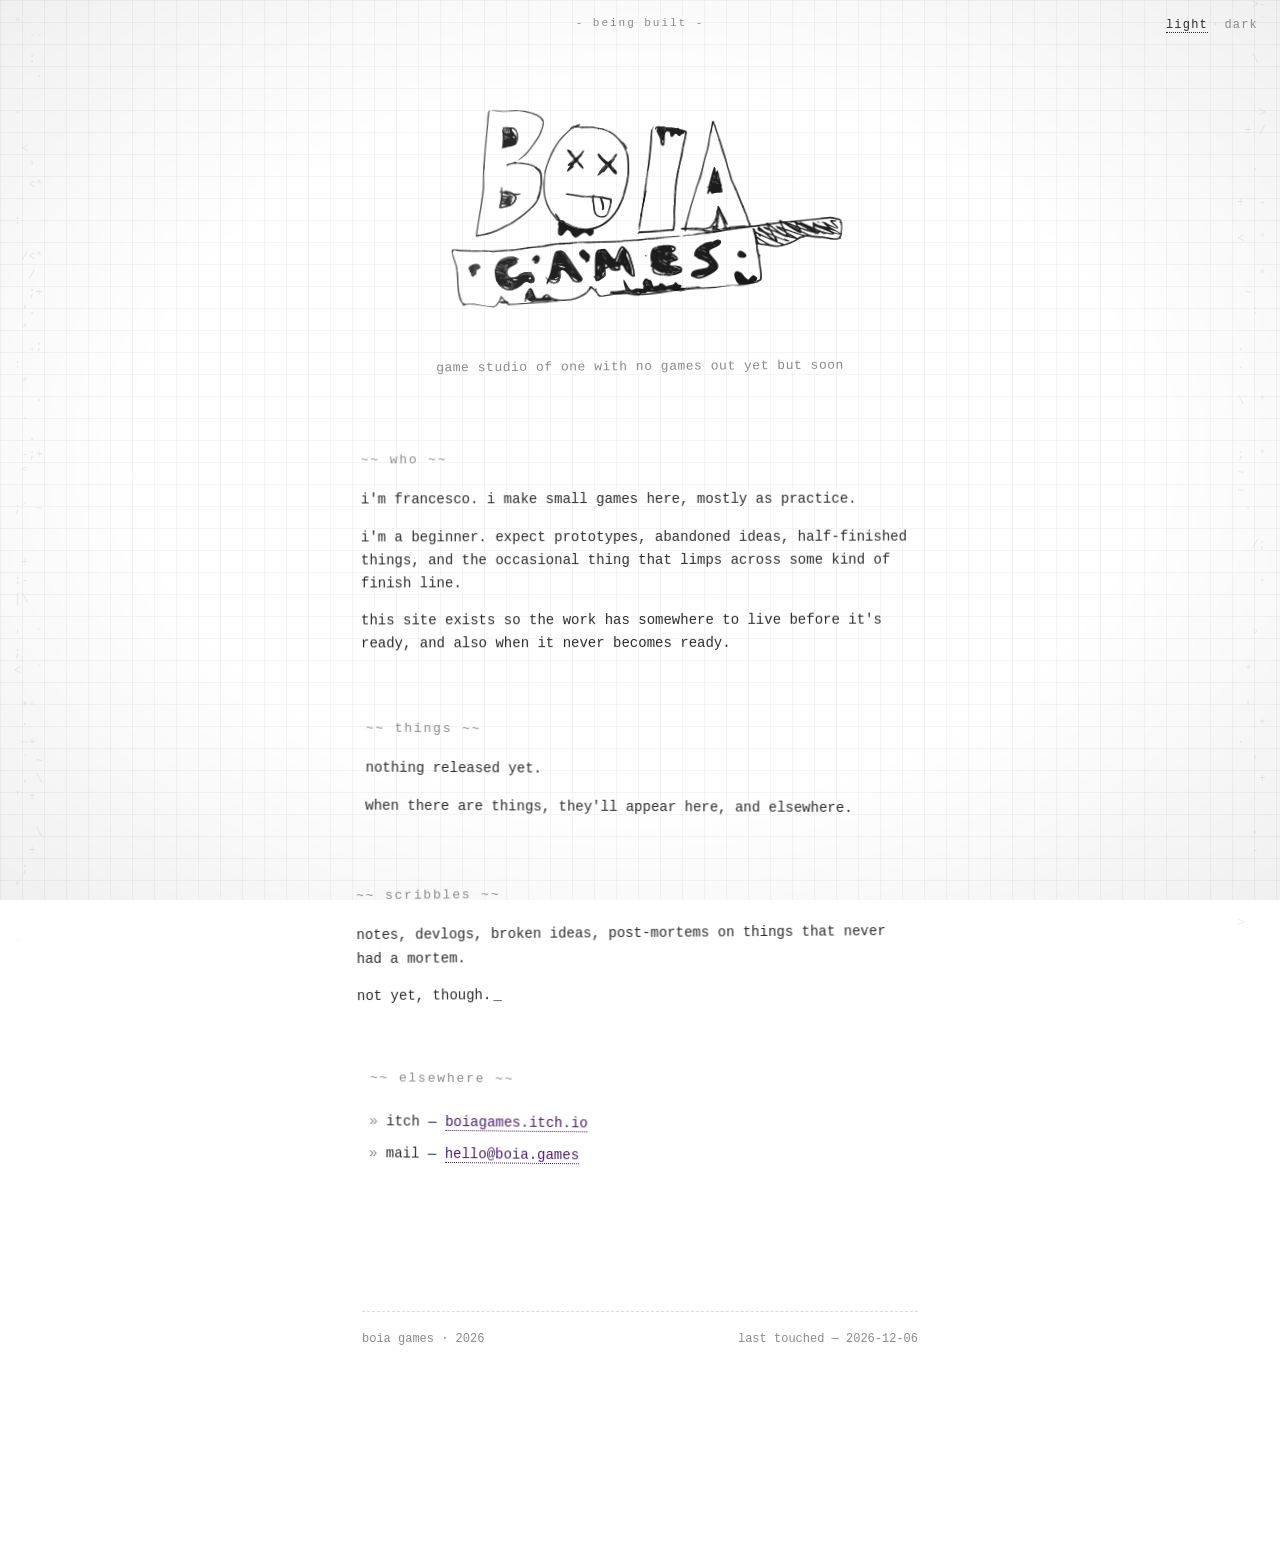
==== index.html @ c9762b1b "v1.0 first draft" ====
<!DOCTYPE html>
<html lang="en">

<head>
  <meta charset="utf-8">
  <meta name="viewport" content="width=device-width, initial-scale=1.0">
  <title>boia games</title>
  <meta name="description" content="boia games — francesco's small games, prototypes, half-things.">
  <link rel="icon" href="assets/favicon.svg" type="image/svg+xml">

  <style>
    :root {
      --bg: #ffffff;
      --ink: #2a2a2a;
      --faint: #8a8a8a;
      --rule: #dcdcdc;
      --accent: #4a1f6b;
      --grid: rgba(0, 0, 0, 0.04);
      --vignette: rgba(0, 0, 0, 0.06);
      --cursor-default: url("data:image/svg+xml;utf8,<svg xmlns='http://www.w3.org/2000/svg' width='18' height='18' viewBox='0 0 18 18'><text x='1' y='14' font-family='monospace' font-size='16' fill='%232a2a2a'>+</text></svg>") 9 9, default;
      --cursor-link: url("data:image/svg+xml;utf8,<svg xmlns='http://www.w3.org/2000/svg' width='18' height='18' viewBox='0 0 18 18'><path d='M3 3 L14 9 L3 15 Z' fill='%234a1f6b'/></svg>") 4 4, pointer;
    }

    :root[data-theme="dark"] {
      --bg: #0a0a0a;
      --ink: #cfcfcf;
      --faint: #6a6a6a;
      --rule: #2a2a2a;
      --accent: #c8a8e8;
      --grid: rgba(255, 255, 255, 0.035);
      --vignette: rgba(0, 0, 0, 0.55);
      --cursor-default: url("data:image/svg+xml;utf8,<svg xmlns='http://www.w3.org/2000/svg' width='18' height='18' viewBox='0 0 18 18'><text x='1' y='14' font-family='monospace' font-size='16' fill='%23cfcfcf'>+</text></svg>") 9 9, default;
      --cursor-link: url("data:image/svg+xml;utf8,<svg xmlns='http://www.w3.org/2000/svg' width='18' height='18' viewBox='0 0 18 18'><path d='M3 3 L14 9 L3 15 Z' fill='%23c8a8e8'/></svg>") 4 4, pointer;
    }

    * {
      box-sizing: border-box;
    }

    html,
    body {
      margin: 0;
      padding: 0;
      background: var(--bg);
      color: var(--ink);
      font-family: "IBM Plex Mono", "JetBrains Mono", "Menlo", "Courier New", monospace;
      font-size: 14px;
      line-height: 1.65;
      text-transform: lowercase;
      cursor: var(--cursor-default);
      transition: background-color 0.25s ease, color 0.25s ease;
    }

    /* faint grid */
    body::before {
      content: "";
      position: fixed;
      inset: 0;
      background-image:
        linear-gradient(to right, var(--grid) 1px, transparent 1px),
        linear-gradient(to bottom, var(--grid) 1px, transparent 1px);
      background-size: 22px 22px;
      pointer-events: none;
      z-index: 0;
    }

    /* subtle vignette */
    body::after {
      content: "";
      position: fixed;
      inset: 0;
      background: radial-gradient(ellipse at center, transparent 55%, var(--vignette) 100%);
      pointer-events: none;
      z-index: 0;
    }

    .wrap {
      max-width: 620px;
      margin: 0 auto;
      padding: 80px 32px 200px;
      position: relative;
      z-index: 1;
    }

    /* logo */
    header {
      text-align: center;
      margin-bottom: 72px;
    }

    header .logo-box {
      display: inline-block;
      will-change: transform;
    }

    header img {
      max-width: 420px;
      width: 100%;
      height: auto;
      display: block;
      user-select: none;
      transition: filter 0.25s ease;
    }

    /* in dark mode, the dark-inked logo would disappear on black —
     crush to black then partially invert to a soft light gray (~#d1d1d1) */
    :root[data-theme="dark"] header img {
      filter: brightness(0) invert(0.82);
    }

    header .tag {
      margin-top: 18px;
      font-size: 13px;
      color: var(--faint);
      letter-spacing: 0.04em;
      transform: rotate(-0.4deg);
    }

    /* sections — js applies a sway transform per scroll position */
    section {
      margin: 64px 0;
      will-change: transform;
    }

    section h2 {
      font-size: 13px;
      font-weight: normal;
      color: var(--faint);
      margin: 0 0 18px 0;
      letter-spacing: 0.14em;
    }

    section h2::before {
      content: "~~ ";
    }

    section h2::after {
      content: " ~~";
    }

    section p {
      margin: 0 0 14px 0;
    }

    /* links */
    a {
      color: var(--accent);
      text-decoration: none;
      border-bottom: 1px dotted var(--accent);
      cursor: var(--cursor-link);
    }

    a:hover {
      background: var(--ink);
      color: var(--bg);
      border-bottom-color: var(--ink);
    }

    /* lists */
    ul.bare {
      list-style: none;
      padding: 0;
      margin: 0;
    }

    ul.bare li {
      padding: 4px 0;
    }

    ul.bare li::before {
      content: "» ";
      color: var(--faint);
    }

    /* blinking caret */
    .blink::after {
      content: "_";
      animation: blink 1.1s steps(1) infinite;
      margin-left: 2px;
    }

    @keyframes blink {
      50% {
        opacity: 0;
      }
    }

    /* footer */
    footer {
      margin-top: 140px;
      padding-top: 18px;
      border-top: 1px dashed var(--rule);
      color: var(--faint);
      font-size: 12px;
      display: flex;
      justify-content: space-between;
      flex-wrap: wrap;
      gap: 12px;
    }

    /* margin rain */
    .rain {
      position: fixed;
      top: -40px;
      bottom: -40px;
      width: 56px;
      color: var(--rule);
      font-size: 12px;
      line-height: 1.5;
      pointer-events: none;
      z-index: 0;
      opacity: 0.55;
      overflow: hidden;
      white-space: pre;
      user-select: none;
      will-change: transform;
    }

    .rain.left {
      left: 0;
      padding-left: 14px;
    }

    .rain.right {
      right: 0;
      padding-right: 14px;
      text-align: right;
    }

    /* cursor trail */
    .trail {
      position: fixed;
      pointer-events: none;
      color: var(--ink);
      font-size: 13px;
      z-index: 9999;
      opacity: 0.55;
      transition: opacity 0.7s ease, transform 0.7s ease;
      user-select: none;
    }

    /* skewed marquee-ish status strip near top, very subtle */
    .strip {
      position: fixed;
      top: 14px;
      left: 0;
      right: 0;
      text-align: center;
      color: var(--faint);
      font-size: 11px;
      letter-spacing: 0.18em;
      z-index: 2;
      pointer-events: none;
    }

    /* theme toggle, top right */
    .theme-toggle {
      position: fixed;
      top: 12px;
      right: 14px;
      z-index: 5;
      font-family: inherit;
      font-size: 12px;
      color: var(--faint);
      background: transparent;
      border: none;
      padding: 6px 8px;
      text-transform: lowercase;
      letter-spacing: 0.1em;
      cursor: var(--cursor-link);
      user-select: none;
    }

    .theme-toggle b {
      color: var(--ink);
      font-weight: normal;
      border-bottom: 1px dotted var(--ink);
    }

    .theme-toggle .sep {
      color: var(--rule);
      margin: 0 4px;
    }

    @media (max-width: 720px) {

      .rain,
      .strip {
        display: none;
      }

      .wrap {
        padding: 36px 20px 100px;
      }

      header img {
        max-width: 300px;
      }
    }
  </style>
</head>

<body>

  <div class="strip">- being built -</div>

  <button class="theme-toggle" id="themeToggle" aria-label="toggle light or dark mode">
    <span data-theme-label="light">light</span><span class="sep">·</span><span data-theme-label="dark">dark</span>
  </button>

  <div class="rain left" id="rainL" aria-hidden="true"></div>
  <div class="rain right" id="rainR" aria-hidden="true"></div>

  <div class="wrap">

    <header>
      <div class="logo-box" id="logoBox">
        <img src="assets/boia-logo.svg" alt="boia games logo">
      </div>
      <div class="tag">game studio of one with no games out yet but soon</div>
    </header>

    <section>
      <h2>who</h2>
      <p>i'm francesco. i make small games here, mostly as practice.</p>
      <p>i'm a beginner. expect prototypes, abandoned ideas, half-finished things, and the occasional thing that limps
        across some kind of finish line.</p>
      <p>this site exists so the work has somewhere to live before it's ready, and also when it never becomes ready.</p>
    </section>

    <section>
      <h2>things</h2>
      <p>nothing released yet.</p>
      <p>when there are things, they'll appear here, and elsewhere.</p>
    </section>

    <section>
      <h2>scribbles</h2>
      <p>notes, devlogs, broken ideas, post-mortems on things that never had a mortem.</p>
      <p>not yet, though.<span class="blink"></span></p>
    </section>

    <section>
      <h2>elsewhere</h2>
      <ul class="bare">
        <li>itch — <a href="https://boiagames.itch.io/" target="_blank" rel="noopener">boiagames.itch.io</a></li>
        <li>mail — <a href="mailto:hello@boia.games">hello@boia.games</a></li>
      </ul>
    </section>

    <footer>
      <span>boia games · 2026</span>
      <span id="stamp">last touched —</span>
    </footer>

  </div>

  <script>
    // ---------- theme toggle ----------
    const root = document.documentElement;
    const toggleBtn = document.getElementById('themeToggle');
    const lightLabel = toggleBtn.querySelector('[data-theme-label="light"]');
    const darkLabel = toggleBtn.querySelector('[data-theme-label="dark"]');

    function applyTheme(theme) {
      root.setAttribute('data-theme', theme);
      if (theme === 'dark') {
        darkLabel.innerHTML = '<b>dark</b>';
        lightLabel.innerHTML = 'light';
      } else {
        lightLabel.innerHTML = '<b>light</b>';
        darkLabel.innerHTML = 'dark';
      }
    }

    // initial: saved preference, else system, else light
    let saved = null;
    try { saved = localStorage.getItem('boia-theme'); } catch (e) { }
    const prefersDark = window.matchMedia('(prefers-color-scheme: dark)').matches;
    applyTheme(saved || (prefersDark ? 'dark' : 'light'));

    toggleBtn.addEventListener('click', () => {
      const next = root.getAttribute('data-theme') === 'dark' ? 'light' : 'dark';
      applyTheme(next);
      try { localStorage.setItem('boia-theme', next); } catch (e) { }
    });

    // follow system changes only if the user hasn't picked one yet
    window.matchMedia('(prefers-color-scheme: dark)').addEventListener('change', (e) => {
      let s = null; try { s = localStorage.getItem('boia-theme'); } catch (err) { }
      if (!s) applyTheme(e.matches ? 'dark' : 'light');
    });

    // ---------- sway sections on scroll ----------
    const sections = document.querySelectorAll('section');
    const logoBox = document.getElementById('logoBox');

    function sway() {
      const vh = window.innerHeight;
      sections.forEach((s, i) => {
        const r = s.getBoundingClientRect();
        const center = r.top + r.height / 2;
        const off = (center - vh / 2) / vh; // -1..1 roughly
        const dir = (i % 2 === 0) ? -1 : 1;
        const x = dir * off * 10;
        const rot = dir * off * 0.8;
        s.style.transform = `translateX(${x.toFixed(2)}px) rotate(${rot.toFixed(3)}deg)`;
      });

      // logo gets a slow rotational wobble tied to scroll
      const sy = window.scrollY;
      if (logoBox) {
        const a = -1.5 + Math.sin(sy / 110) * 1.6;
        const tx = Math.sin(sy / 220) * 4;
        logoBox.style.transform = `translateX(${tx.toFixed(2)}px) rotate(${a.toFixed(2)}deg)`;
      }
    }
    window.addEventListener('scroll', sway, { passive: true });
    window.addEventListener('resize', sway);
    sway();

    // ---------- ascii rain in margins ----------
    const chars = "+.*-~`'°·:;|/\\><";
    function makeRain(el, density) {
      const lines = 120;
      const cols = 4;
      let out = "";
      for (let i = 0; i < lines; i++) {
        let line = "";
        for (let j = 0; j < cols; j++) {
          line += Math.random() < density
            ? chars[Math.floor(Math.random() * chars.length)]
            : " ";
        }
        out += line + "\n";
      }
      el.textContent = out;
    }
    const rainL = document.getElementById('rainL');
    const rainR = document.getElementById('rainR');
    makeRain(rainL, 0.28);
    makeRain(rainR, 0.22);

    function driftRain() {
      const sy = window.scrollY;
      rainL.style.transform = `translateY(${(-sy * 0.35).toFixed(1)}px)`;
      rainR.style.transform = `translateY(${(-sy * 0.55).toFixed(1)}px)`;
    }
    window.addEventListener('scroll', driftRain, { passive: true });

    // re-shuffle the rain occasionally so it feels alive but not noisy
    setInterval(() => {
      makeRain(rainL, 0.28);
      makeRain(rainR, 0.22);
    }, 4200);

    // ---------- cursor trail ----------
    let lastTrail = 0;
    const trailChars = ['.', '·', '+', '*', '~'];
    document.addEventListener('mousemove', (e) => {
      const now = performance.now();
      if (now - lastTrail < 55) return;
      lastTrail = now;
      const t = document.createElement('span');
      t.className = 'trail';
      t.textContent = trailChars[Math.floor(Math.random() * trailChars.length)];
      t.style.left = (e.clientX + (Math.random() * 8 - 4)) + 'px';
      t.style.top = (e.clientY + (Math.random() * 8 - 4)) + 'px';
      document.body.appendChild(t);
      requestAnimationFrame(() => {
        t.style.opacity = '0';
        t.style.transform = `translateY(${(8 + Math.random() * 10).toFixed(1)}px)`;
      });
      setTimeout(() => t.remove(), 750);
    });

    // ---------- last touched stamp ----------
    const d = new Date(document.lastModified || Date.now());
    const pad = n => String(n).padStart(2, '0');
    const stamp = `${d.getFullYear()}-${pad(d.getMonth() + 1)}-${pad(d.getDate())}`;
    const el = document.getElementById('stamp');
    if (el) el.textContent = `last touched — ${stamp}`;

    // ---------- tiny easter egg: type "boia" anywhere ----------
    let buf = "";
    document.addEventListener('keydown', (e) => {
      if (e.key.length !== 1) return;
      buf = (buf + e.key).slice(-4).toLowerCase();
      if (buf === 'boia') {
        const ghost = document.createElement('div');
        ghost.textContent = 'x_x';
        Object.assign(ghost.style, {
          position: 'fixed',
          left: '50%',
          top: '50%',
          transform: 'translate(-50%, -50%) rotate(-6deg)',
          fontSize: '120px',
          fontFamily: 'monospace',
          color: 'var(--ink)',
          zIndex: 10000,
          pointerEvents: 'none',
          opacity: '0',
          transition: 'opacity 0.3s ease'
        });
        document.body.appendChild(ghost);
        requestAnimationFrame(() => { ghost.style.opacity = '1'; });
        setTimeout(() => { ghost.style.opacity = '0'; }, 1200);
        setTimeout(() => ghost.remove(), 1700);
        buf = "";
      }
    });

    // respect reduced motion
    if (window.matchMedia('(prefers-reduced-motion: reduce)').matches) {
      window.removeEventListener('scroll', sway);
      window.removeEventListener('scroll', driftRain);
      sections.forEach(s => s.style.transform = '');
      if (logoBox) logoBox.style.transform = '';
    }
  </script>

</body>

</html>
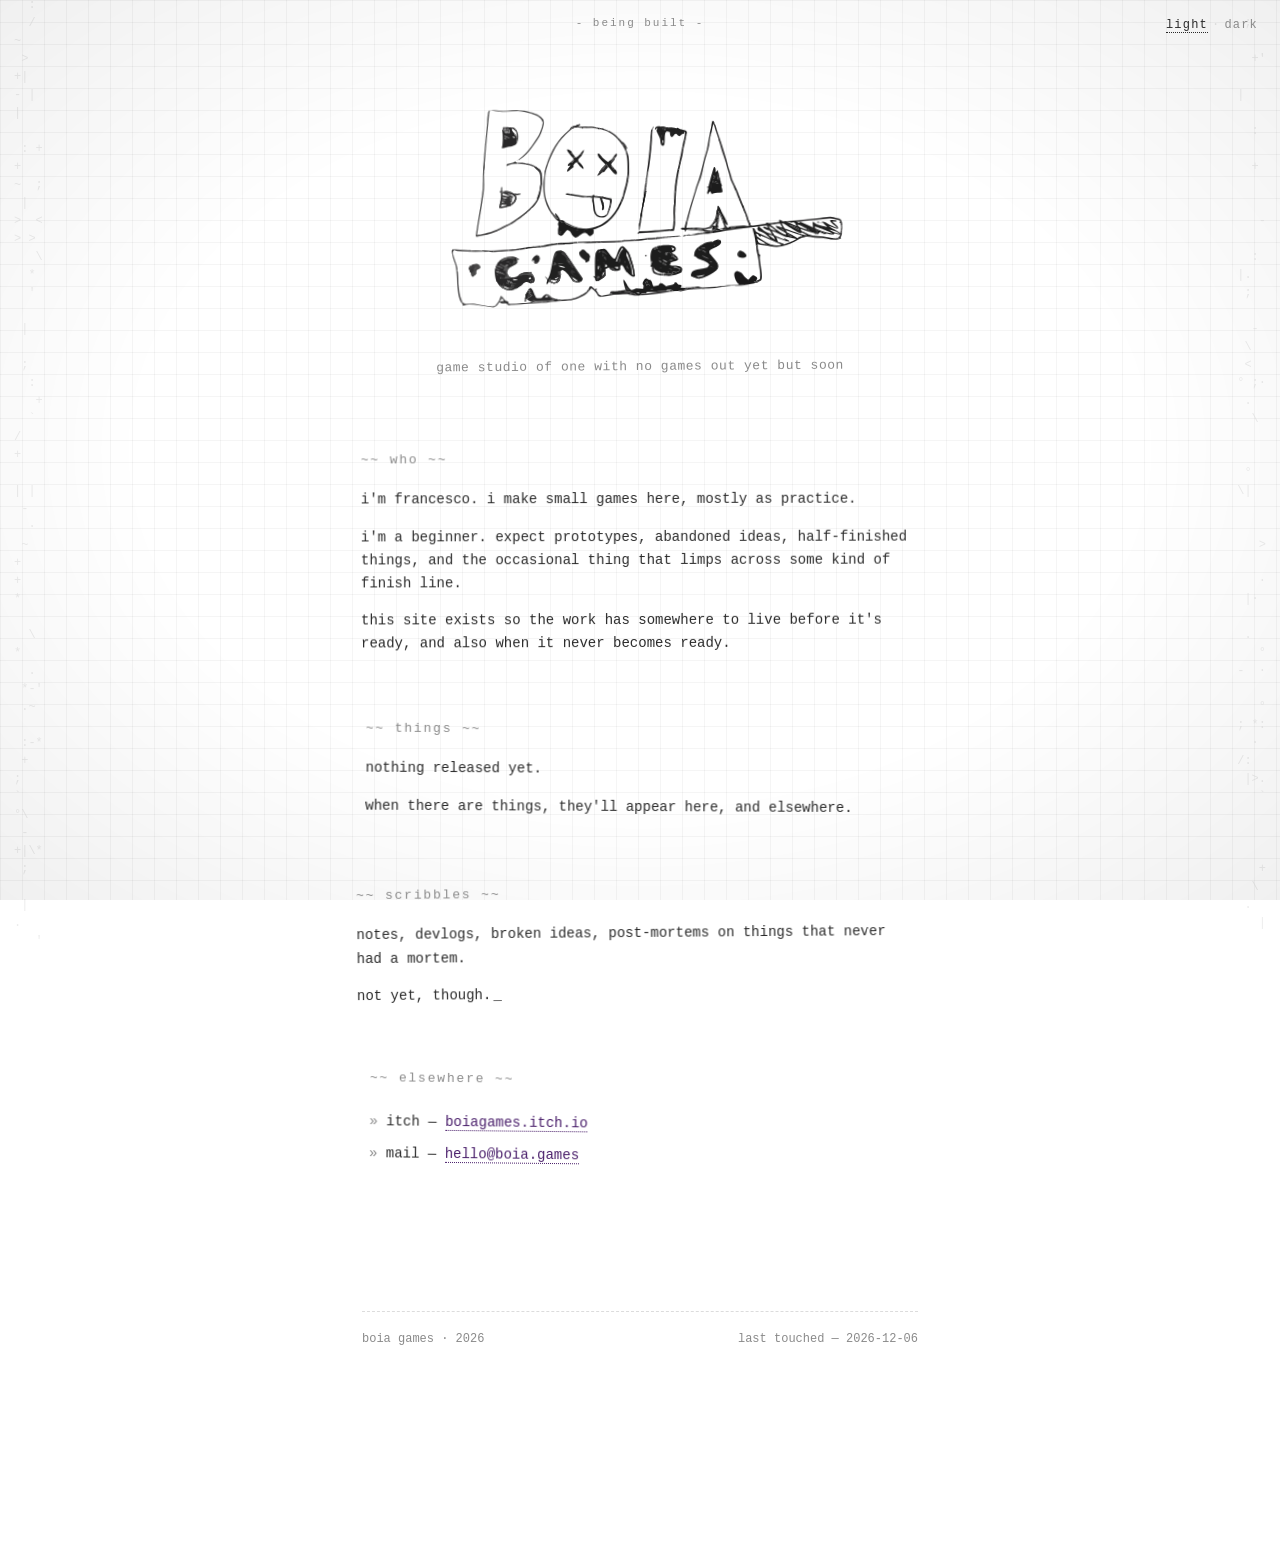
==== commit 3f4ad20b: "added styles.css and app.js" ====
--- a/index.html
+++ b/index.html
@@ -7,297 +7,7 @@
   <title>boia games</title>
   <meta name="description" content="boia games — francesco's small games, prototypes, half-things.">
   <link rel="icon" href="assets/favicon.svg" type="image/svg+xml">
-
-  <style>
-    :root {
-      --bg: #ffffff;
-      --ink: #2a2a2a;
-      --faint: #8a8a8a;
-      --rule: #dcdcdc;
-      --accent: #4a1f6b;
-      --grid: rgba(0, 0, 0, 0.04);
-      --vignette: rgba(0, 0, 0, 0.06);
-      --cursor-default: url("data:image/svg+xml;utf8,<svg xmlns='http://www.w3.org/2000/svg' width='18' height='18' viewBox='0 0 18 18'><text x='1' y='14' font-family='monospace' font-size='16' fill='%232a2a2a'>+</text></svg>") 9 9, default;
-      --cursor-link: url("data:image/svg+xml;utf8,<svg xmlns='http://www.w3.org/2000/svg' width='18' height='18' viewBox='0 0 18 18'><path d='M3 3 L14 9 L3 15 Z' fill='%234a1f6b'/></svg>") 4 4, pointer;
-    }
-
-    :root[data-theme="dark"] {
-      --bg: #0a0a0a;
-      --ink: #cfcfcf;
-      --faint: #6a6a6a;
-      --rule: #2a2a2a;
-      --accent: #c8a8e8;
-      --grid: rgba(255, 255, 255, 0.035);
-      --vignette: rgba(0, 0, 0, 0.55);
-      --cursor-default: url("data:image/svg+xml;utf8,<svg xmlns='http://www.w3.org/2000/svg' width='18' height='18' viewBox='0 0 18 18'><text x='1' y='14' font-family='monospace' font-size='16' fill='%23cfcfcf'>+</text></svg>") 9 9, default;
-      --cursor-link: url("data:image/svg+xml;utf8,<svg xmlns='http://www.w3.org/2000/svg' width='18' height='18' viewBox='0 0 18 18'><path d='M3 3 L14 9 L3 15 Z' fill='%23c8a8e8'/></svg>") 4 4, pointer;
-    }
-
-    * {
-      box-sizing: border-box;
-    }
-
-    html,
-    body {
-      margin: 0;
-      padding: 0;
-      background: var(--bg);
-      color: var(--ink);
-      font-family: "IBM Plex Mono", "JetBrains Mono", "Menlo", "Courier New", monospace;
-      font-size: 14px;
-      line-height: 1.65;
-      text-transform: lowercase;
-      cursor: var(--cursor-default);
-      transition: background-color 0.25s ease, color 0.25s ease;
-    }
-
-    /* faint grid */
-    body::before {
-      content: "";
-      position: fixed;
-      inset: 0;
-      background-image:
-        linear-gradient(to right, var(--grid) 1px, transparent 1px),
-        linear-gradient(to bottom, var(--grid) 1px, transparent 1px);
-      background-size: 22px 22px;
-      pointer-events: none;
-      z-index: 0;
-    }
-
-    /* subtle vignette */
-    body::after {
-      content: "";
-      position: fixed;
-      inset: 0;
-      background: radial-gradient(ellipse at center, transparent 55%, var(--vignette) 100%);
-      pointer-events: none;
-      z-index: 0;
-    }
-
-    .wrap {
-      max-width: 620px;
-      margin: 0 auto;
-      padding: 80px 32px 200px;
-      position: relative;
-      z-index: 1;
-    }
-
-    /* logo */
-    header {
-      text-align: center;
-      margin-bottom: 72px;
-    }
-
-    header .logo-box {
-      display: inline-block;
-      will-change: transform;
-    }
-
-    header img {
-      max-width: 420px;
-      width: 100%;
-      height: auto;
-      display: block;
-      user-select: none;
-      transition: filter 0.25s ease;
-    }
-
-    /* in dark mode, the dark-inked logo would disappear on black —
-     crush to black then partially invert to a soft light gray (~#d1d1d1) */
-    :root[data-theme="dark"] header img {
-      filter: brightness(0) invert(0.82);
-    }
-
-    header .tag {
-      margin-top: 18px;
-      font-size: 13px;
-      color: var(--faint);
-      letter-spacing: 0.04em;
-      transform: rotate(-0.4deg);
-    }
-
-    /* sections — js applies a sway transform per scroll position */
-    section {
-      margin: 64px 0;
-      will-change: transform;
-    }
-
-    section h2 {
-      font-size: 13px;
-      font-weight: normal;
-      color: var(--faint);
-      margin: 0 0 18px 0;
-      letter-spacing: 0.14em;
-    }
-
-    section h2::before {
-      content: "~~ ";
-    }
-
-    section h2::after {
-      content: " ~~";
-    }
-
-    section p {
-      margin: 0 0 14px 0;
-    }
-
-    /* links */
-    a {
-      color: var(--accent);
-      text-decoration: none;
-      border-bottom: 1px dotted var(--accent);
-      cursor: var(--cursor-link);
-    }
-
-    a:hover {
-      background: var(--ink);
-      color: var(--bg);
-      border-bottom-color: var(--ink);
-    }
-
-    /* lists */
-    ul.bare {
-      list-style: none;
-      padding: 0;
-      margin: 0;
-    }
-
-    ul.bare li {
-      padding: 4px 0;
-    }
-
-    ul.bare li::before {
-      content: "» ";
-      color: var(--faint);
-    }
-
-    /* blinking caret */
-    .blink::after {
-      content: "_";
-      animation: blink 1.1s steps(1) infinite;
-      margin-left: 2px;
-    }
-
-    @keyframes blink {
-      50% {
-        opacity: 0;
-      }
-    }
-
-    /* footer */
-    footer {
-      margin-top: 140px;
-      padding-top: 18px;
-      border-top: 1px dashed var(--rule);
-      color: var(--faint);
-      font-size: 12px;
-      display: flex;
-      justify-content: space-between;
-      flex-wrap: wrap;
-      gap: 12px;
-    }
-
-    /* margin rain */
-    .rain {
-      position: fixed;
-      top: -40px;
-      bottom: -40px;
-      width: 56px;
-      color: var(--rule);
-      font-size: 12px;
-      line-height: 1.5;
-      pointer-events: none;
-      z-index: 0;
-      opacity: 0.55;
-      overflow: hidden;
-      white-space: pre;
-      user-select: none;
-      will-change: transform;
-    }
-
-    .rain.left {
-      left: 0;
-      padding-left: 14px;
-    }
-
-    .rain.right {
-      right: 0;
-      padding-right: 14px;
-      text-align: right;
-    }
-
-    /* cursor trail */
-    .trail {
-      position: fixed;
-      pointer-events: none;
-      color: var(--ink);
-      font-size: 13px;
-      z-index: 9999;
-      opacity: 0.55;
-      transition: opacity 0.7s ease, transform 0.7s ease;
-      user-select: none;
-    }
-
-    /* skewed marquee-ish status strip near top, very subtle */
-    .strip {
-      position: fixed;
-      top: 14px;
-      left: 0;
-      right: 0;
-      text-align: center;
-      color: var(--faint);
-      font-size: 11px;
-      letter-spacing: 0.18em;
-      z-index: 2;
-      pointer-events: none;
-    }
-
-    /* theme toggle, top right */
-    .theme-toggle {
-      position: fixed;
-      top: 12px;
-      right: 14px;
-      z-index: 5;
-      font-family: inherit;
-      font-size: 12px;
-      color: var(--faint);
-      background: transparent;
-      border: none;
-      padding: 6px 8px;
-      text-transform: lowercase;
-      letter-spacing: 0.1em;
-      cursor: var(--cursor-link);
-      user-select: none;
-    }
-
-    .theme-toggle b {
-      color: var(--ink);
-      font-weight: normal;
-      border-bottom: 1px dotted var(--ink);
-    }
-
-    .theme-toggle .sep {
-      color: var(--rule);
-      margin: 0 4px;
-    }
-
-    @media (max-width: 720px) {
-
-      .rain,
-      .strip {
-        display: none;
-      }
-
-      .wrap {
-        padding: 36px 20px 100px;
-      }
-
-      header img {
-        max-width: 300px;
-      }
-    }
-  </style>
+  <link rel="stylesheet" href="assets/styles.css">
 </head>
 
 <body>
@@ -355,169 +65,7 @@
 
   </div>
 
-  <script>
-    // ---------- theme toggle ----------
-    const root = document.documentElement;
-    const toggleBtn = document.getElementById('themeToggle');
-    const lightLabel = toggleBtn.querySelector('[data-theme-label="light"]');
-    const darkLabel = toggleBtn.querySelector('[data-theme-label="dark"]');
-
-    function applyTheme(theme) {
-      root.setAttribute('data-theme', theme);
-      if (theme === 'dark') {
-        darkLabel.innerHTML = '<b>dark</b>';
-        lightLabel.innerHTML = 'light';
-      } else {
-        lightLabel.innerHTML = '<b>light</b>';
-        darkLabel.innerHTML = 'dark';
-      }
-    }
-
-    // initial: saved preference, else system, else light
-    let saved = null;
-    try { saved = localStorage.getItem('boia-theme'); } catch (e) { }
-    const prefersDark = window.matchMedia('(prefers-color-scheme: dark)').matches;
-    applyTheme(saved || (prefersDark ? 'dark' : 'light'));
-
-    toggleBtn.addEventListener('click', () => {
-      const next = root.getAttribute('data-theme') === 'dark' ? 'light' : 'dark';
-      applyTheme(next);
-      try { localStorage.setItem('boia-theme', next); } catch (e) { }
-    });
-
-    // follow system changes only if the user hasn't picked one yet
-    window.matchMedia('(prefers-color-scheme: dark)').addEventListener('change', (e) => {
-      let s = null; try { s = localStorage.getItem('boia-theme'); } catch (err) { }
-      if (!s) applyTheme(e.matches ? 'dark' : 'light');
-    });
-
-    // ---------- sway sections on scroll ----------
-    const sections = document.querySelectorAll('section');
-    const logoBox = document.getElementById('logoBox');
-
-    function sway() {
-      const vh = window.innerHeight;
-      sections.forEach((s, i) => {
-        const r = s.getBoundingClientRect();
-        const center = r.top + r.height / 2;
-        const off = (center - vh / 2) / vh; // -1..1 roughly
-        const dir = (i % 2 === 0) ? -1 : 1;
-        const x = dir * off * 10;
-        const rot = dir * off * 0.8;
-        s.style.transform = `translateX(${x.toFixed(2)}px) rotate(${rot.toFixed(3)}deg)`;
-      });
-
-      // logo gets a slow rotational wobble tied to scroll
-      const sy = window.scrollY;
-      if (logoBox) {
-        const a = -1.5 + Math.sin(sy / 110) * 1.6;
-        const tx = Math.sin(sy / 220) * 4;
-        logoBox.style.transform = `translateX(${tx.toFixed(2)}px) rotate(${a.toFixed(2)}deg)`;
-      }
-    }
-    window.addEventListener('scroll', sway, { passive: true });
-    window.addEventListener('resize', sway);
-    sway();
-
-    // ---------- ascii rain in margins ----------
-    const chars = "+.*-~`'°·:;|/\\><";
-    function makeRain(el, density) {
-      const lines = 120;
-      const cols = 4;
-      let out = "";
-      for (let i = 0; i < lines; i++) {
-        let line = "";
-        for (let j = 0; j < cols; j++) {
-          line += Math.random() < density
-            ? chars[Math.floor(Math.random() * chars.length)]
-            : " ";
-        }
-        out += line + "\n";
-      }
-      el.textContent = out;
-    }
-    const rainL = document.getElementById('rainL');
-    const rainR = document.getElementById('rainR');
-    makeRain(rainL, 0.28);
-    makeRain(rainR, 0.22);
-
-    function driftRain() {
-      const sy = window.scrollY;
-      rainL.style.transform = `translateY(${(-sy * 0.35).toFixed(1)}px)`;
-      rainR.style.transform = `translateY(${(-sy * 0.55).toFixed(1)}px)`;
-    }
-    window.addEventListener('scroll', driftRain, { passive: true });
-
-    // re-shuffle the rain occasionally so it feels alive but not noisy
-    setInterval(() => {
-      makeRain(rainL, 0.28);
-      makeRain(rainR, 0.22);
-    }, 4200);
-
-    // ---------- cursor trail ----------
-    let lastTrail = 0;
-    const trailChars = ['.', '·', '+', '*', '~'];
-    document.addEventListener('mousemove', (e) => {
-      const now = performance.now();
-      if (now - lastTrail < 55) return;
-      lastTrail = now;
-      const t = document.createElement('span');
-      t.className = 'trail';
-      t.textContent = trailChars[Math.floor(Math.random() * trailChars.length)];
-      t.style.left = (e.clientX + (Math.random() * 8 - 4)) + 'px';
-      t.style.top = (e.clientY + (Math.random() * 8 - 4)) + 'px';
-      document.body.appendChild(t);
-      requestAnimationFrame(() => {
-        t.style.opacity = '0';
-        t.style.transform = `translateY(${(8 + Math.random() * 10).toFixed(1)}px)`;
-      });
-      setTimeout(() => t.remove(), 750);
-    });
-
-    // ---------- last touched stamp ----------
-    const d = new Date(document.lastModified || Date.now());
-    const pad = n => String(n).padStart(2, '0');
-    const stamp = `${d.getFullYear()}-${pad(d.getMonth() + 1)}-${pad(d.getDate())}`;
-    const el = document.getElementById('stamp');
-    if (el) el.textContent = `last touched — ${stamp}`;
-
-    // ---------- tiny easter egg: type "boia" anywhere ----------
-    let buf = "";
-    document.addEventListener('keydown', (e) => {
-      if (e.key.length !== 1) return;
-      buf = (buf + e.key).slice(-4).toLowerCase();
-      if (buf === 'boia') {
-        const ghost = document.createElement('div');
-        ghost.textContent = 'x_x';
-        Object.assign(ghost.style, {
-          position: 'fixed',
-          left: '50%',
-          top: '50%',
-          transform: 'translate(-50%, -50%) rotate(-6deg)',
-          fontSize: '120px',
-          fontFamily: 'monospace',
-          color: 'var(--ink)',
-          zIndex: 10000,
-          pointerEvents: 'none',
-          opacity: '0',
-          transition: 'opacity 0.3s ease'
-        });
-        document.body.appendChild(ghost);
-        requestAnimationFrame(() => { ghost.style.opacity = '1'; });
-        setTimeout(() => { ghost.style.opacity = '0'; }, 1200);
-        setTimeout(() => ghost.remove(), 1700);
-        buf = "";
-      }
-    });
-
-    // respect reduced motion
-    if (window.matchMedia('(prefers-reduced-motion: reduce)').matches) {
-      window.removeEventListener('scroll', sway);
-      window.removeEventListener('scroll', driftRain);
-      sections.forEach(s => s.style.transform = '');
-      if (logoBox) logoBox.style.transform = '';
-    }
-  </script>
+  <script src="assets/app.js"></script>
 
 </body>
 
--- a/assets/styles.css
+++ b/assets/styles.css
@@ -0,0 +1,288 @@
+    :root {
+        --bg: #ffffff;
+        --ink: #2a2a2a;
+        --faint: #8a8a8a;
+        --rule: #dcdcdc;
+        --accent: #4a1f6b;
+        --grid: rgba(0, 0, 0, 0.04);
+        --vignette: rgba(0, 0, 0, 0.06);
+        --cursor-default: url("data:image/svg+xml;utf8,<svg xmlns='http://www.w3.org/2000/svg' width='18' height='18' viewBox='0 0 18 18'><text x='1' y='14' font-family='monospace' font-size='16' fill='%232a2a2a'>+</text></svg>") 9 9, default;
+        --cursor-link: url("data:image/svg+xml;utf8,<svg xmlns='http://www.w3.org/2000/svg' width='18' height='18' viewBox='0 0 18 18'><path d='M3 3 L14 9 L3 15 Z' fill='%234a1f6b'/></svg>") 4 4, pointer;
+    }
+
+    :root[data-theme="dark"] {
+        --bg: #0a0a0a;
+        --ink: #cfcfcf;
+        --faint: #6a6a6a;
+        --rule: #2a2a2a;
+        --accent: #c8a8e8;
+        --grid: rgba(255, 255, 255, 0.035);
+        --vignette: rgba(0, 0, 0, 0.55);
+        --cursor-default: url("data:image/svg+xml;utf8,<svg xmlns='http://www.w3.org/2000/svg' width='18' height='18' viewBox='0 0 18 18'><text x='1' y='14' font-family='monospace' font-size='16' fill='%23cfcfcf'>+</text></svg>") 9 9, default;
+        --cursor-link: url("data:image/svg+xml;utf8,<svg xmlns='http://www.w3.org/2000/svg' width='18' height='18' viewBox='0 0 18 18'><path d='M3 3 L14 9 L3 15 Z' fill='%23c8a8e8'/></svg>") 4 4, pointer;
+    }
+
+    * {
+        box-sizing: border-box;
+    }
+
+    html,
+    body {
+        margin: 0;
+        padding: 0;
+        background: var(--bg);
+        color: var(--ink);
+        font-family: "IBM Plex Mono", "JetBrains Mono", "Menlo", "Courier New", monospace;
+        font-size: 14px;
+        line-height: 1.65;
+        text-transform: lowercase;
+        cursor: var(--cursor-default);
+        transition: background-color 0.25s ease, color 0.25s ease;
+    }
+
+    /* faint grid */
+    body::before {
+        content: "";
+        position: fixed;
+        inset: 0;
+        background-image:
+            linear-gradient(to right, var(--grid) 1px, transparent 1px),
+            linear-gradient(to bottom, var(--grid) 1px, transparent 1px);
+        background-size: 22px 22px;
+        pointer-events: none;
+        z-index: 0;
+    }
+
+    /* subtle vignette */
+    body::after {
+        content: "";
+        position: fixed;
+        inset: 0;
+        background: radial-gradient(ellipse at center, transparent 55%, var(--vignette) 100%);
+        pointer-events: none;
+        z-index: 0;
+    }
+
+    .wrap {
+        max-width: 620px;
+        margin: 0 auto;
+        padding: 80px 32px 200px;
+        position: relative;
+        z-index: 1;
+    }
+
+    /* logo */
+    header {
+        text-align: center;
+        margin-bottom: 72px;
+    }
+
+    header .logo-box {
+        display: inline-block;
+        will-change: transform;
+    }
+
+    header img {
+        max-width: 420px;
+        width: 100%;
+        height: auto;
+        display: block;
+        user-select: none;
+        transition: filter 0.25s ease;
+    }
+
+    /* in dark mode, the dark-inked logo would disappear on black —
+     crush to black then partially invert to a soft light gray (~#d1d1d1) */
+    :root[data-theme="dark"] header img {
+        filter: brightness(0) invert(0.82);
+    }
+
+    header .tag {
+        margin-top: 18px;
+        font-size: 13px;
+        color: var(--faint);
+        letter-spacing: 0.04em;
+        transform: rotate(-0.4deg);
+    }
+
+    /* sections — js applies a sway transform per scroll position */
+    section {
+        margin: 64px 0;
+        will-change: transform;
+    }
+
+    section h2 {
+        font-size: 13px;
+        font-weight: normal;
+        color: var(--faint);
+        margin: 0 0 18px 0;
+        letter-spacing: 0.14em;
+    }
+
+    section h2::before {
+        content: "~~ ";
+    }
+
+    section h2::after {
+        content: " ~~";
+    }
+
+    section p {
+        margin: 0 0 14px 0;
+    }
+
+    /* links */
+    a {
+        color: var(--accent);
+        text-decoration: none;
+        border-bottom: 1px dotted var(--accent);
+        cursor: var(--cursor-link);
+    }
+
+    a:hover {
+        background: var(--ink);
+        color: var(--bg);
+        border-bottom-color: var(--ink);
+    }
+
+    /* lists */
+    ul.bare {
+        list-style: none;
+        padding: 0;
+        margin: 0;
+    }
+
+    ul.bare li {
+        padding: 4px 0;
+    }
+
+    ul.bare li::before {
+        content: "» ";
+        color: var(--faint);
+    }
+
+    /* blinking caret */
+    .blink::after {
+        content: "_";
+        animation: blink 1.1s steps(1) infinite;
+        margin-left: 2px;
+    }
+
+    @keyframes blink {
+        50% {
+            opacity: 0;
+        }
+    }
+
+    /* footer */
+    footer {
+        margin-top: 140px;
+        padding-top: 18px;
+        border-top: 1px dashed var(--rule);
+        color: var(--faint);
+        font-size: 12px;
+        display: flex;
+        justify-content: space-between;
+        flex-wrap: wrap;
+        gap: 12px;
+    }
+
+    /* margin rain */
+    .rain {
+        position: fixed;
+        top: -40px;
+        bottom: -40px;
+        width: 56px;
+        color: var(--rule);
+        font-size: 12px;
+        line-height: 1.5;
+        pointer-events: none;
+        z-index: 0;
+        opacity: 0.55;
+        overflow: hidden;
+        white-space: pre;
+        user-select: none;
+        will-change: transform;
+    }
+
+    .rain.left {
+        left: 0;
+        padding-left: 14px;
+    }
+
+    .rain.right {
+        right: 0;
+        padding-right: 14px;
+        text-align: right;
+    }
+
+    /* cursor trail */
+    .trail {
+        position: fixed;
+        pointer-events: none;
+        color: var(--ink);
+        font-size: 13px;
+        z-index: 9999;
+        opacity: 0.55;
+        transition: opacity 0.7s ease, transform 0.7s ease;
+        user-select: none;
+    }
+
+    /* skewed marquee-ish status strip near top, very subtle */
+    .strip {
+        position: fixed;
+        top: 14px;
+        left: 0;
+        right: 0;
+        text-align: center;
+        color: var(--faint);
+        font-size: 11px;
+        letter-spacing: 0.18em;
+        z-index: 2;
+        pointer-events: none;
+    }
+
+    /* theme toggle, top right */
+    .theme-toggle {
+        position: fixed;
+        top: 12px;
+        right: 14px;
+        z-index: 5;
+        font-family: inherit;
+        font-size: 12px;
+        color: var(--faint);
+        background: transparent;
+        border: none;
+        padding: 6px 8px;
+        text-transform: lowercase;
+        letter-spacing: 0.1em;
+        cursor: var(--cursor-link);
+        user-select: none;
+    }
+
+    .theme-toggle b {
+        color: var(--ink);
+        font-weight: normal;
+        border-bottom: 1px dotted var(--ink);
+    }
+
+    .theme-toggle .sep {
+        color: var(--rule);
+        margin: 0 4px;
+    }
+
+    @media (max-width: 720px) {
+
+        .rain,
+        .strip {
+            display: none;
+        }
+
+        .wrap {
+            padding: 36px 20px 100px;
+        }
+
+        header img {
+            max-width: 300px;
+        }
+    }
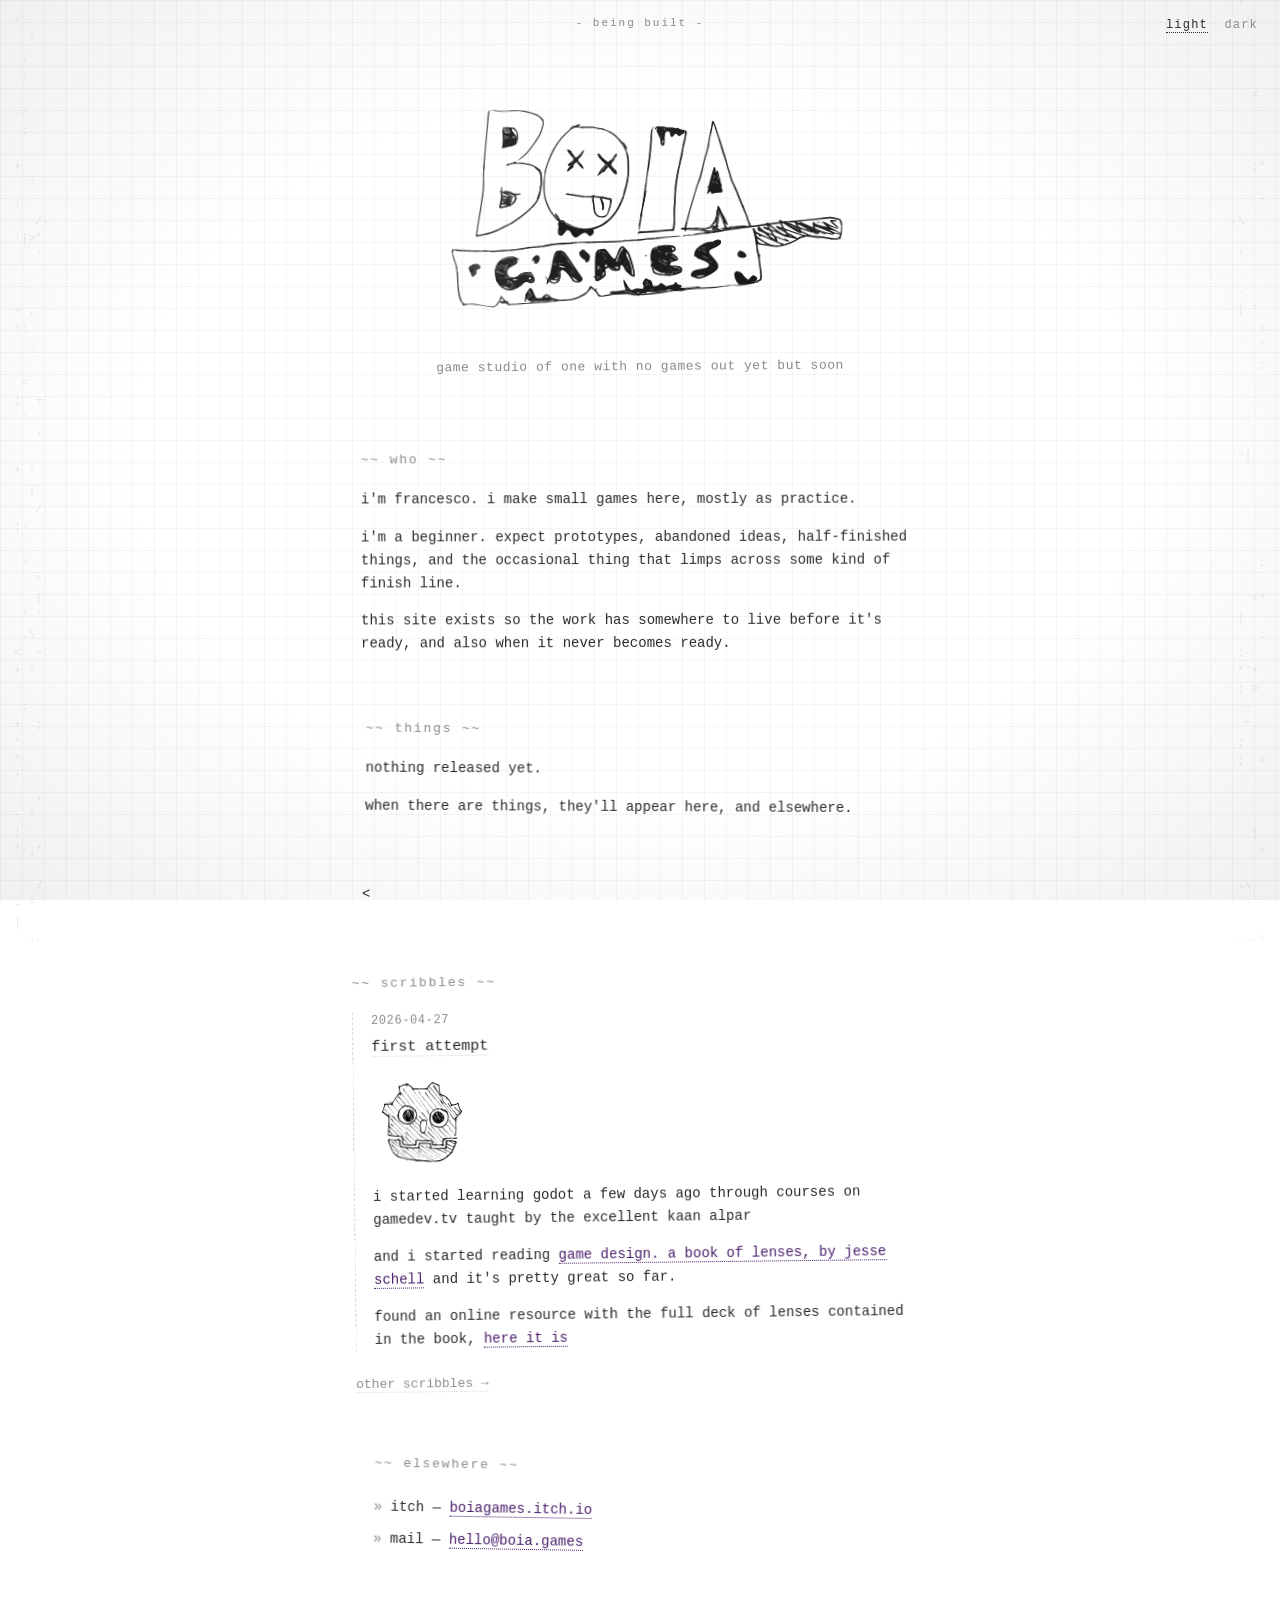
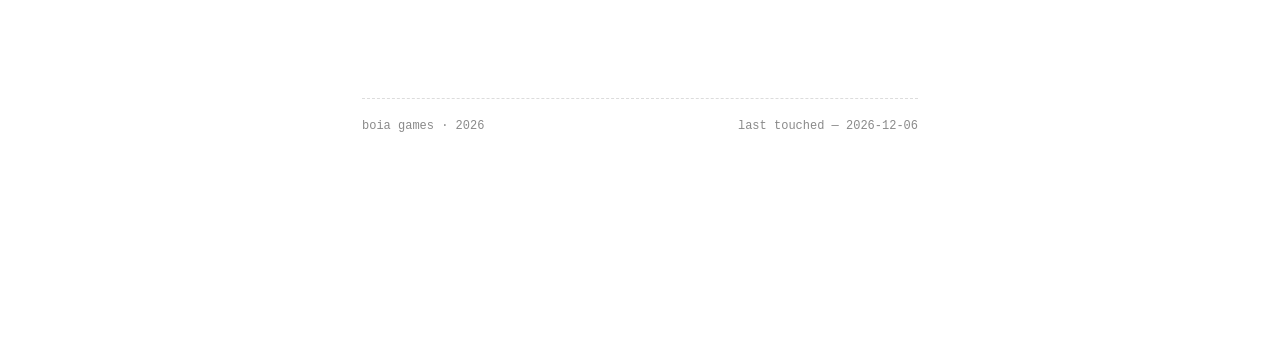
==== commit 30fdb10e: "added first post to homepage and link to scribbles page" ====
--- a/index.html
+++ b/index.html
@@ -44,10 +44,24 @@
       <p>when there are things, they'll appear here, and elsewhere.</p>
     </section>
 
-    <section>
+    <<section>
       <h2>scribbles</h2>
-      <p>notes, devlogs, broken ideas, post-mortems on things that never had a mortem.</p>
-      <p>not yet, though.<span class="blink"></span></p>
+    
+      <!--
+        latest scribble, embedded inline.
+        when you publish a new one, replace the <article> below with the new
+        post's date, title-link and body, and add a <li> in scribbles/index.html.
+      -->
+      <article class="scribble-embed">
+        <p class="scribble-date">2026-04-27</p>
+        <h3 class="scribble-title"><a href="scribbles/2026-04-27-first-post.html">first attempt</a></h3>
+        <img src="assets/godot-icon.svg" alt="hand-drawn godot icon" class="scribble-img">
+        <p>i started learning godot a few days ago through courses on gamedev.tv taught by the excellent Kaan Alpar</p>
+        <p>and i started reading <a href="https://schellgames.com/art-of-game-design" target="_blank" rel="noopener">Game Design. A book of lenses, by Jesse Schell</a> and it's pretty great so far.</p>
+        <p>found an online resource with the full deck of lenses contained in the book, <a href="https://deck.artofgamedesign.com/#/" target="_blank" rel="noopener">here it is</a></p>
+      </article>
+    
+      <p class="more-link"><a href="scribbles/">other scribbles →</a></p>
     </section>
 
     <section>
--- a/assets/styles.css
+++ b/assets/styles.css
@@ -161,6 +161,55 @@
         color: var(--faint);
     }
 
+    /* scribble embedded on the homepage */
+    .scribble-embed {
+        border-left: 1px dashed var(--rule);
+        padding-left: 18px;
+        margin: 4px 0 22px 0;
+    }
+
+    section .scribble-date {
+        font-size: 12px;
+        color: var(--faint);
+        letter-spacing: 0.05em;
+        margin: 0 0 4px 0;
+    }
+
+    .scribble-title {
+        font-size: 15px;
+        font-weight: normal;
+        margin: 0 0 14px 0;
+    }
+
+    .scribble-title a {
+        color: var(--ink);
+        border-bottom: 1px dotted var(--rule);
+    }
+
+    .scribble-title a:hover {
+        background: var(--ink);
+        color: var(--bg);
+        border-bottom-color: var(--ink);
+    }
+
+    .scribble-img {
+        display: block;
+        max-width: 96px;
+        width: 100%;
+        height: auto;
+        margin: 0 0 14px 0;
+    }
+
+    section .more-link {
+        font-size: 13px;
+        margin-top: 14px;
+    }
+
+    .more-link a {
+        color: var(--faint);
+        border-bottom-color: var(--rule);
+    }
+
     /* blinking caret */
     .blink::after {
         content: "_";
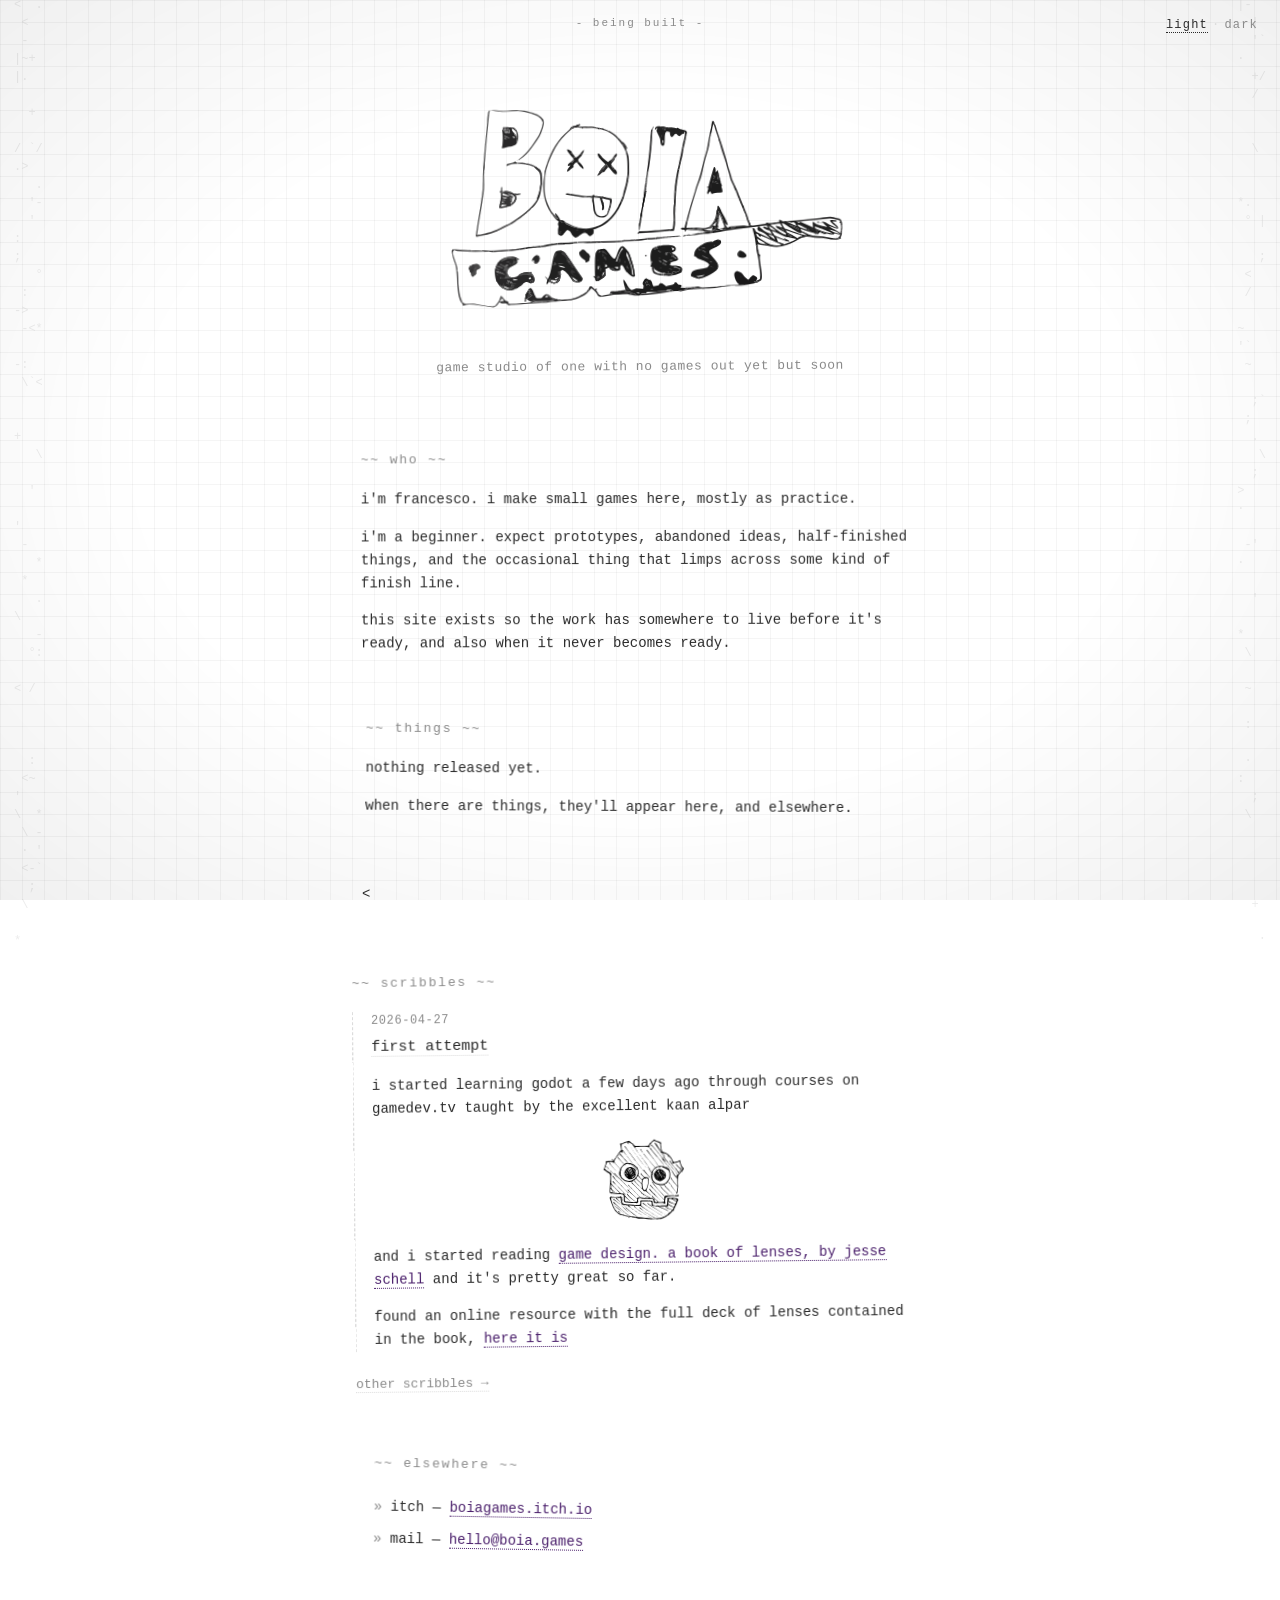
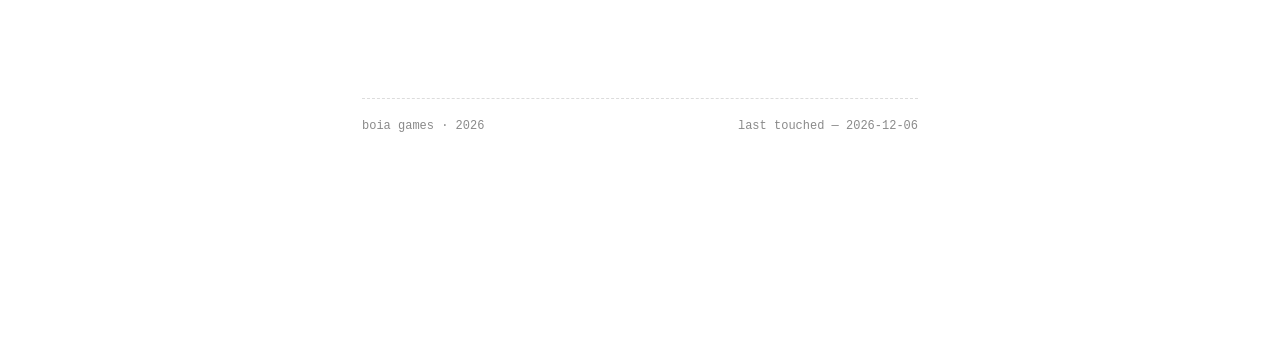
==== commit cd1c16df: "draggable scribble frames + img position + darkmode icon" ====
--- a/index.html
+++ b/index.html
@@ -55,8 +55,8 @@
       <article class="scribble-embed">
         <p class="scribble-date">2026-04-27</p>
         <h3 class="scribble-title"><a href="scribbles/2026-04-27-first-post.html">first attempt</a></h3>
+        <p>i started learning godot a few days ago through courses on gamedev.tv taught by the excellent Kaan Alpar</p>
         <img src="assets/godot-icon.svg" alt="hand-drawn godot icon" class="scribble-img">
-        <p>i started learning godot a few days ago through courses on gamedev.tv taught by the excellent Kaan Alpar</p>
         <p>and i started reading <a href="https://schellgames.com/art-of-game-design" target="_blank" rel="noopener">Game Design. A book of lenses, by Jesse Schell</a> and it's pretty great so far.</p>
         <p>found an online resource with the full deck of lenses contained in the book, <a href="https://deck.artofgamedesign.com/#/" target="_blank" rel="noopener">here it is</a></p>
       </article>
--- a/assets/styles.css
+++ b/assets/styles.css
@@ -8,6 +8,7 @@
         --vignette: rgba(0, 0, 0, 0.06);
         --cursor-default: url("data:image/svg+xml;utf8,<svg xmlns='http://www.w3.org/2000/svg' width='18' height='18' viewBox='0 0 18 18'><text x='1' y='14' font-family='monospace' font-size='16' fill='%232a2a2a'>+</text></svg>") 9 9, default;
         --cursor-link: url("data:image/svg+xml;utf8,<svg xmlns='http://www.w3.org/2000/svg' width='18' height='18' viewBox='0 0 18 18'><path d='M3 3 L14 9 L3 15 Z' fill='%234a1f6b'/></svg>") 4 4, pointer;
+        --cursor-move: url("data:image/svg+xml;utf8,<svg xmlns='http://www.w3.org/2000/svg' width='22' height='22' viewBox='0 0 22 22'><path fill='%232a2a2a' d='M11 0 L7.5 3.5 L9.5 3.5 L9.5 9.5 L3.5 9.5 L3.5 7.5 L0 11 L3.5 14.5 L3.5 12.5 L9.5 12.5 L9.5 18.5 L7.5 18.5 L11 22 L14.5 18.5 L12.5 18.5 L12.5 12.5 L18.5 12.5 L18.5 14.5 L22 11 L18.5 7.5 L18.5 9.5 L12.5 9.5 L12.5 3.5 L14.5 3.5 Z'/></svg>") 11 11, move;
     }
 
     :root[data-theme="dark"] {
@@ -20,6 +21,7 @@
         --vignette: rgba(0, 0, 0, 0.55);
         --cursor-default: url("data:image/svg+xml;utf8,<svg xmlns='http://www.w3.org/2000/svg' width='18' height='18' viewBox='0 0 18 18'><text x='1' y='14' font-family='monospace' font-size='16' fill='%23cfcfcf'>+</text></svg>") 9 9, default;
         --cursor-link: url("data:image/svg+xml;utf8,<svg xmlns='http://www.w3.org/2000/svg' width='18' height='18' viewBox='0 0 18 18'><path d='M3 3 L14 9 L3 15 Z' fill='%23c8a8e8'/></svg>") 4 4, pointer;
+        --cursor-move: url("data:image/svg+xml;utf8,<svg xmlns='http://www.w3.org/2000/svg' width='22' height='22' viewBox='0 0 22 22'><path fill='%23cfcfcf' d='M11 0 L7.5 3.5 L9.5 3.5 L9.5 9.5 L3.5 9.5 L3.5 7.5 L0 11 L3.5 14.5 L3.5 12.5 L9.5 12.5 L9.5 18.5 L7.5 18.5 L11 22 L14.5 18.5 L12.5 18.5 L12.5 12.5 L18.5 12.5 L18.5 14.5 L22 11 L18.5 7.5 L18.5 9.5 L12.5 9.5 L12.5 3.5 L14.5 3.5 Z'/></svg>") 11 11, move;
     }
 
     * {
@@ -197,7 +199,12 @@
         max-width: 96px;
         width: 100%;
         height: auto;
-        margin: 0 0 14px 0;
+        margin: 6px auto 14px auto;
+    }
+
+    /* dark-mode: invert the dark-inked icon to a soft light gray, like the logo */
+    :root[data-theme="dark"] .scribble-img {
+        filter: brightness(0) invert(0.82);
     }
 
     section .more-link {
@@ -208,6 +215,131 @@
     .more-link a {
         color: var(--faint);
         border-bottom-color: var(--rule);
+    }
+
+    /* scribbles index — accordion list */
+    .scribbles-blurb {
+        color: var(--faint);
+        font-size: 12px;
+        margin-top: 4px;
+    }
+
+    .scribble-list {
+        margin-top: 32px;
+    }
+
+    .scribble-item {
+        margin: 0 0 18px 0;
+    }
+
+    /* hide native disclosure triangle, we draw our own */
+    .scribble-item summary {
+        list-style: none;
+        cursor: var(--cursor-link);
+        padding: 6px 0;
+        font-size: 14px;
+        color: var(--ink);
+        user-select: none;
+    }
+    .scribble-item summary::-webkit-details-marker { display: none; }
+    .scribble-item summary::marker { content: ""; }
+
+    .scribble-item summary:hover .s-title {
+        background: var(--ink);
+        color: var(--bg);
+    }
+
+    .scribble-item .chev {
+        display: inline-block;
+        width: 14px;
+        color: var(--accent);
+        transition: transform 0.2s ease;
+    }
+
+    .scribble-item[open] > summary .chev {
+        transform: rotate(90deg);
+    }
+
+    .scribble-item .s-date {
+        color: var(--faint);
+        margin-right: 6px;
+    }
+
+    .scribble-item .s-sep {
+        color: var(--rule);
+        margin-right: 6px;
+    }
+
+    .scribble-item .s-title {
+        color: var(--ink);
+        border-bottom: 1px dotted var(--rule);
+        padding: 0 2px;
+        transition: background 0.15s ease, color 0.15s ease;
+    }
+
+    /* ASCII-cornered frame around expanded post body — also draggable */
+    .ascii-frame {
+        position: relative;
+        border: 1px dashed var(--rule);
+        padding: 22px 22px 14px 22px;
+        margin: 14px 0 4px 24px;
+        background: var(--bg);
+        cursor: var(--cursor-move);
+        user-select: none;            /* drag conflicts with text selection */
+        touch-action: none;           /* let pointer events drive on touch */
+        transform: translate(var(--dx, 0px), var(--dy, 0px)) rotate(var(--rot, 0deg));
+        transition: box-shadow 0.2s ease;
+    }
+
+    /* lifted-paper feedback while being dragged */
+    .ascii-frame.dragging {
+        box-shadow: 4px 6px 0 var(--rule);
+        z-index: 5;
+    }
+
+    /* links inside the frame keep the link cursor and stay selectable */
+    .ascii-frame a {
+        cursor: var(--cursor-link);
+        user-select: text;
+    }
+
+    .ascii-frame .corner {
+        position: absolute;
+        color: var(--faint);
+        background: var(--bg);
+        line-height: 1;
+        padding: 0 3px;
+        font-size: 14px;
+        user-select: none;
+    }
+    .ascii-frame .corner.tl { top: -8px; left: -6px; }
+    .ascii-frame .corner.tr { top: -8px; right: -6px; }
+    .ascii-frame .corner.bl { bottom: -8px; left: -6px; }
+    .ascii-frame .corner.br { bottom: -8px; right: -6px; }
+
+    .ascii-frame p { margin: 0 0 12px 0; }
+    .ascii-frame p:last-child { margin-bottom: 0; }
+
+    /* alternating static tilt direction per post — JS adds dx/dy on top */
+    .scribble-item:nth-of-type(odd)  .ascii-frame { --rot: -0.5deg; transform-origin: 0%   0%; }
+    .scribble-item:nth-of-type(even) .ascii-frame { --rot:  0.4deg; transform-origin: 100% 0%; }
+
+    /* soft fade-in on open (only opacity, so it composes with the drag transform) */
+    .scribble-item[open] .ascii-frame {
+        animation: ascii-in 0.45s ease both;
+    }
+
+    @keyframes ascii-in {
+        from { opacity: 0; }
+        to   { opacity: 1; }
+    }
+
+    /* respect prefers-reduced-motion */
+    @media (prefers-reduced-motion: reduce) {
+        .scribble-item[open] .ascii-frame { animation: none; }
+        .scribble-item .chev { transition: none; }
+        .scribble-item:nth-of-type(odd)  .ascii-frame,
+        .scribble-item:nth-of-type(even) .ascii-frame { --rot: 0deg; }
     }
 
     /* blinking caret */
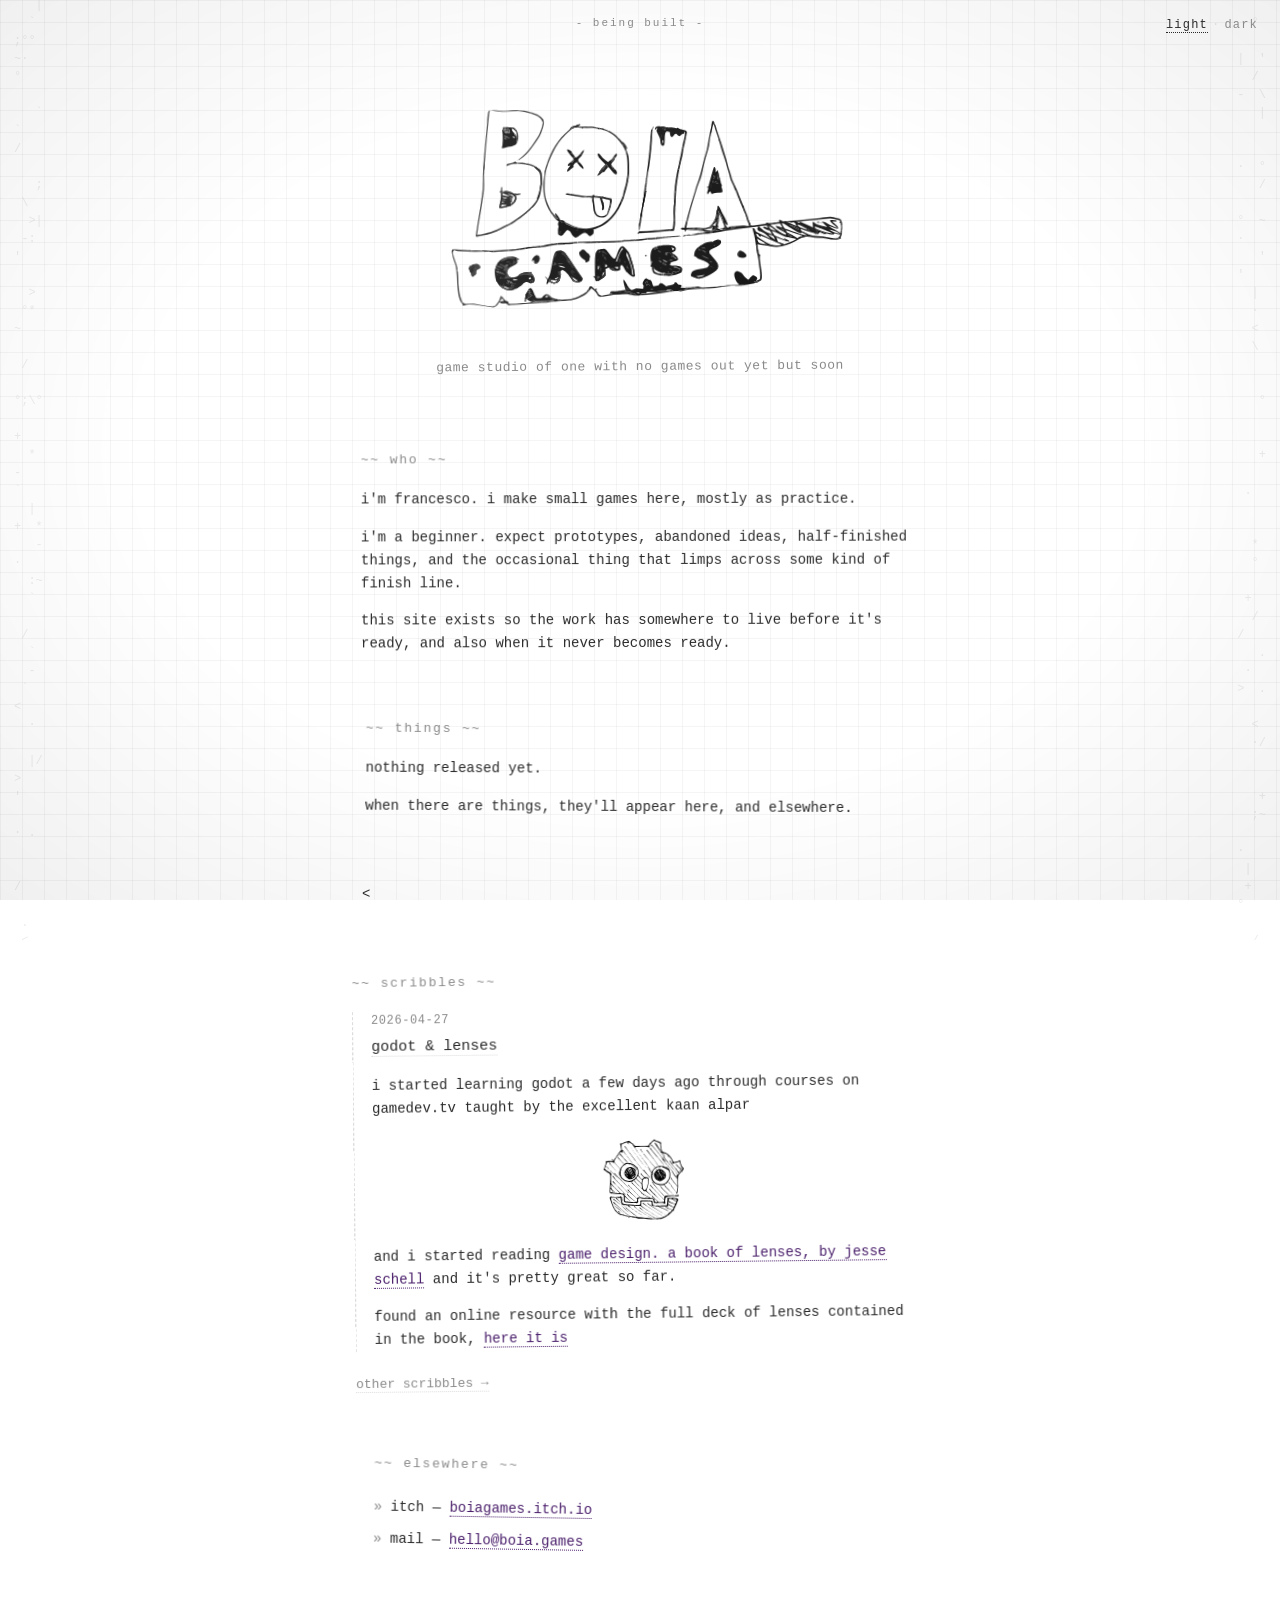
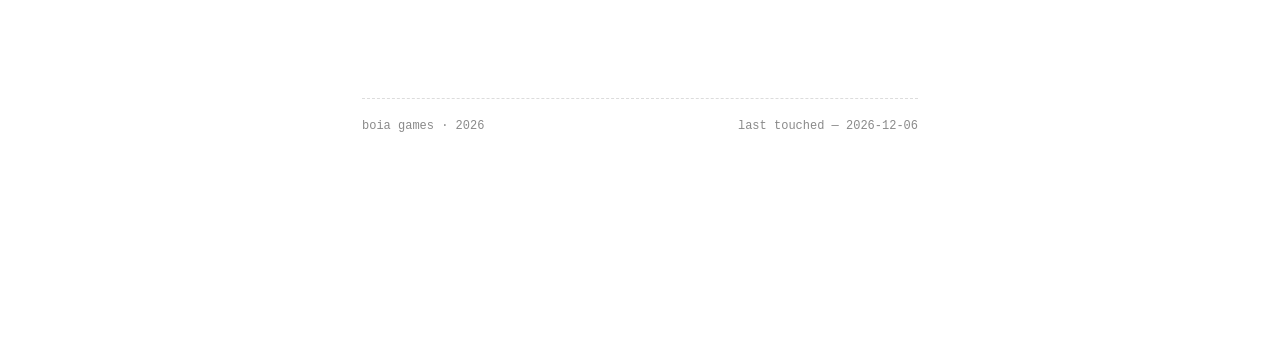
==== commit 54438240: "fixed post title" ====
--- a/index.html
+++ b/index.html
@@ -54,7 +54,7 @@
       -->
       <article class="scribble-embed">
         <p class="scribble-date">2026-04-27</p>
-        <h3 class="scribble-title"><a href="scribbles/2026-04-27-first-post.html">first attempt</a></h3>
+        <h3 class="scribble-title"><a href="scribbles/2026-04-27-first-post.html">godot & lenses</a></h3>
         <p>i started learning godot a few days ago through courses on gamedev.tv taught by the excellent Kaan Alpar</p>
         <img src="assets/godot-icon.svg" alt="hand-drawn godot icon" class="scribble-img">
         <p>and i started reading <a href="https://schellgames.com/art-of-game-design" target="_blank" rel="noopener">Game Design. A book of lenses, by Jesse Schell</a> and it's pretty great so far.</p>
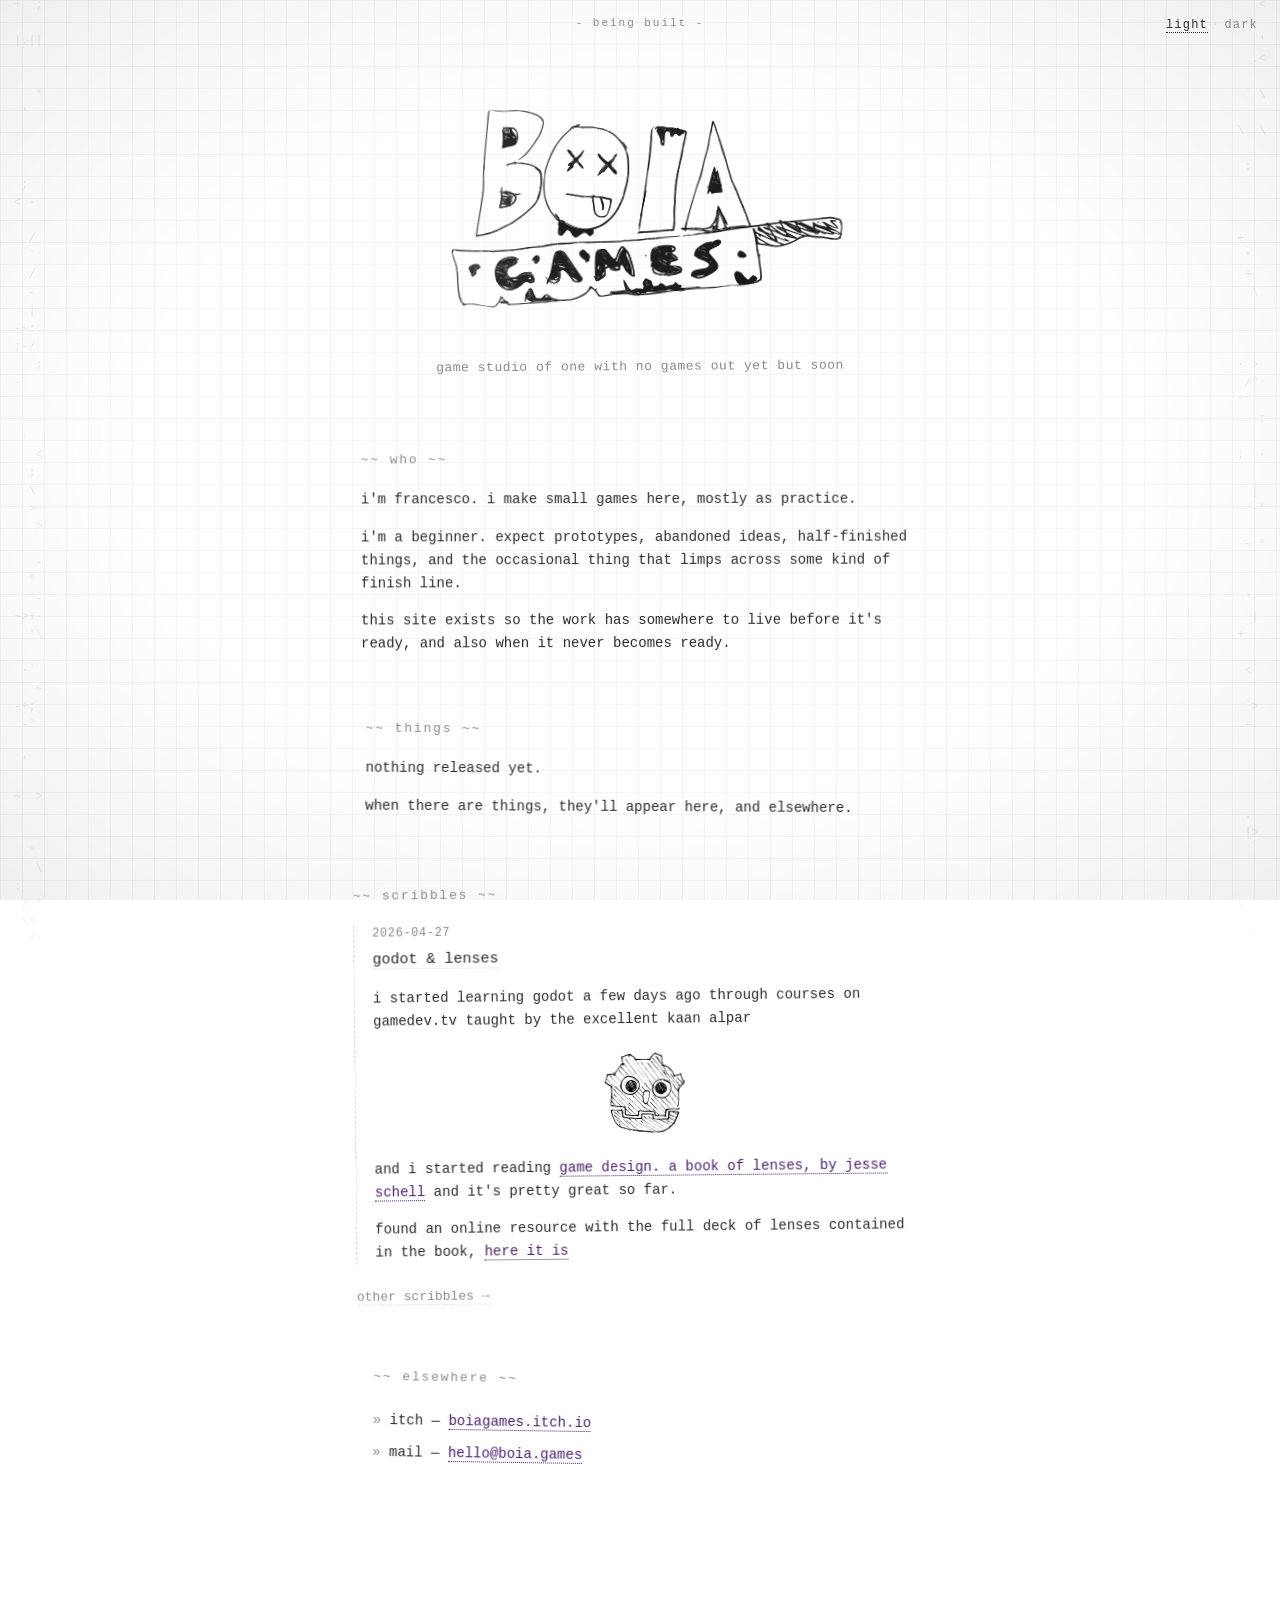
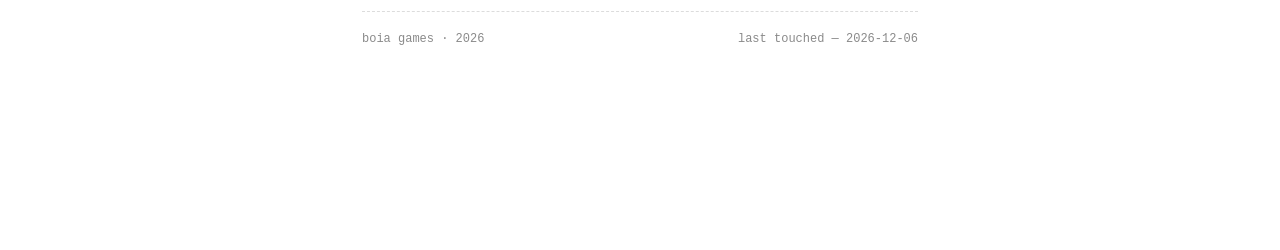
==== commit 8562fd51: "Update index.html" ====
--- a/index.html
+++ b/index.html
@@ -44,7 +44,7 @@
       <p>when there are things, they'll appear here, and elsewhere.</p>
     </section>
 
-    <<section>
+    <section>
       <h2>scribbles</h2>
     
       <!--
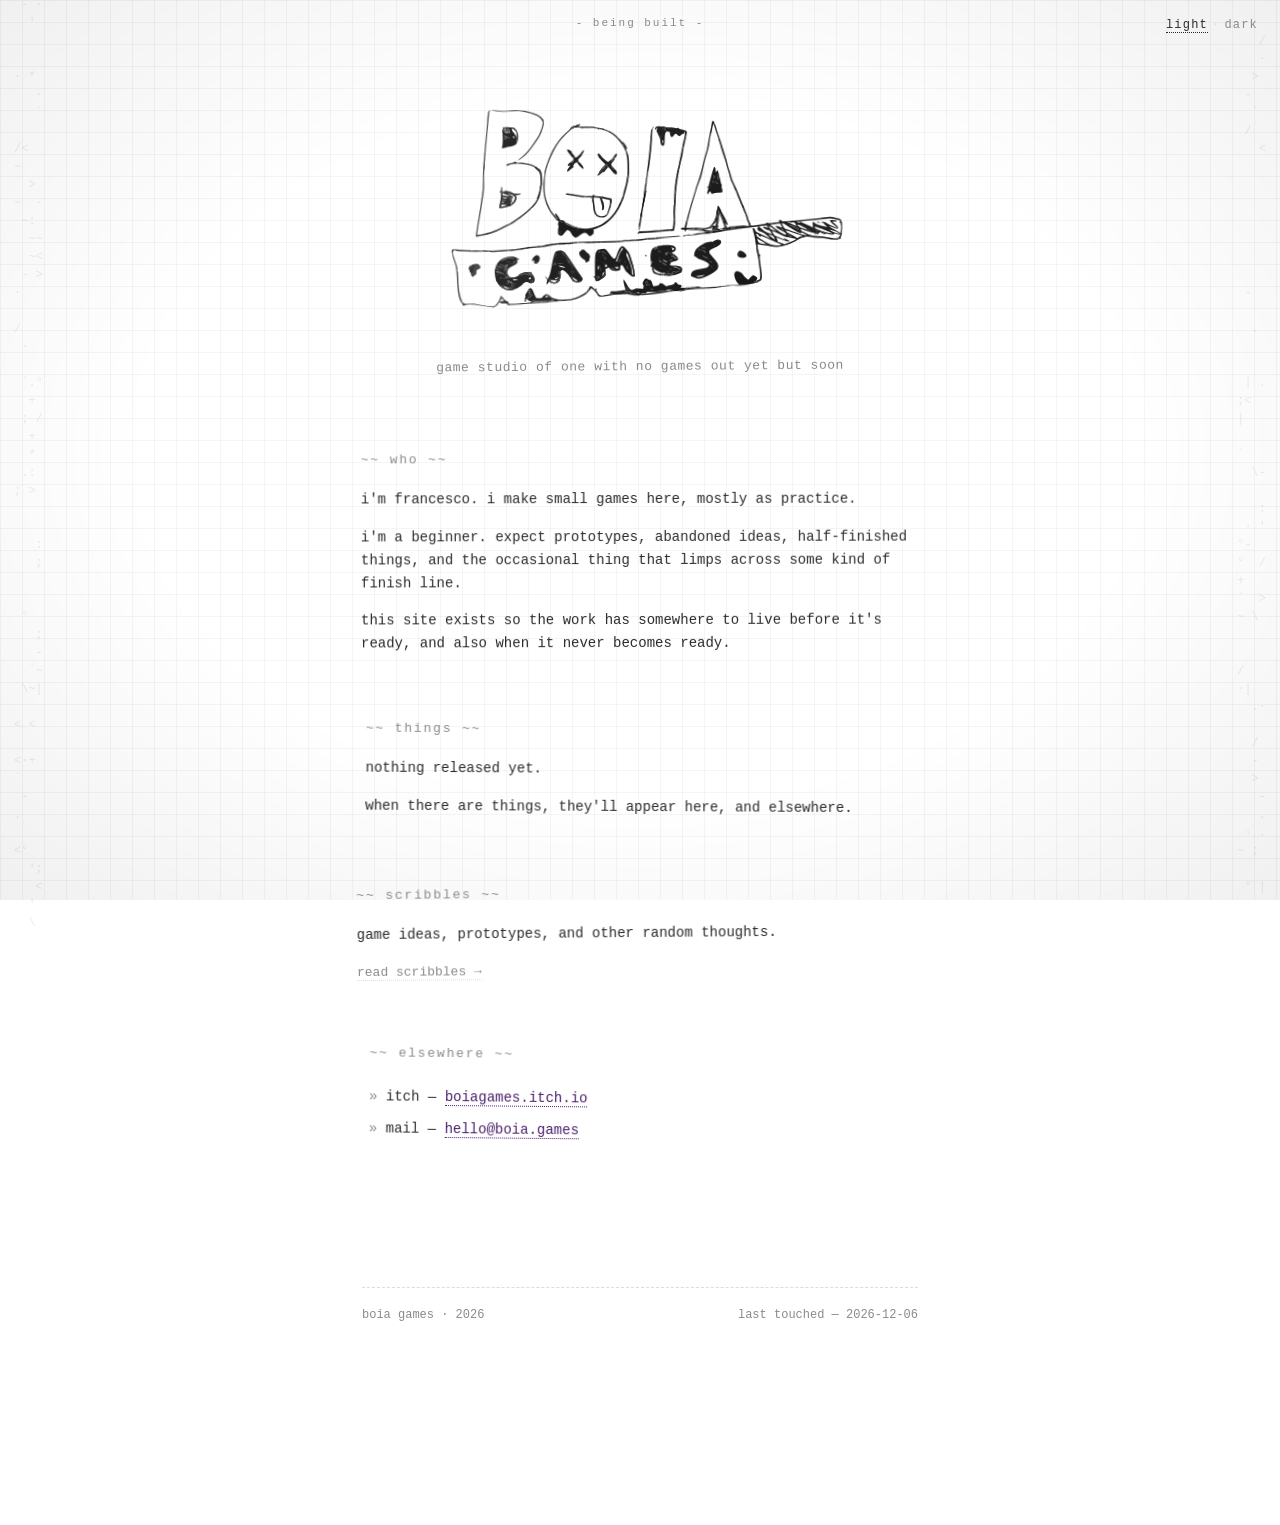
==== commit f3bd5ecb: "added other game ideas" ====
--- a/index.html
+++ b/index.html
@@ -46,22 +46,8 @@
 
     <section>
       <h2>scribbles</h2>
-    
-      <!--
-        latest scribble, embedded inline.
-        when you publish a new one, replace the <article> below with the new
-        post's date, title-link and body, and add a <li> in scribbles/index.html.
-      -->
-      <article class="scribble-embed">
-        <p class="scribble-date">2026-04-27</p>
-        <h3 class="scribble-title"><a href="scribbles/2026-04-27-first-post.html">godot & lenses</a></h3>
-        <p>i started learning godot a few days ago through courses on gamedev.tv taught by the excellent Kaan Alpar</p>
-        <img src="assets/godot-icon.svg" alt="hand-drawn godot icon" class="scribble-img">
-        <p>and i started reading <a href="https://schellgames.com/art-of-game-design" target="_blank" rel="noopener">Game Design. A book of lenses, by Jesse Schell</a> and it's pretty great so far.</p>
-        <p>found an online resource with the full deck of lenses contained in the book, <a href="https://deck.artofgamedesign.com/#/" target="_blank" rel="noopener">here it is</a></p>
-      </article>
-    
-      <p class="more-link"><a href="scribbles/">other scribbles →</a></p>
+      <p>game ideas, prototypes, and other random thoughts.</p>
+      <p class="more-link"><a href="scribbles/">read scribbles →</a></p>
     </section>
 
     <section>
--- a/assets/styles.css
+++ b/assets/styles.css
@@ -202,8 +202,8 @@
         margin: 6px auto 14px auto;
     }
 
-    /* dark-mode: invert the dark-inked icon to a soft light gray, like the logo */
-    :root[data-theme="dark"] .scribble-img {
+    /* dark-mode: invert only svg doodle-like scribble images, not photo covers */
+    :root[data-theme="dark"] img.scribble-img[src$=".svg"] {
         filter: brightness(0) invert(0.82);
     }
 
@@ -230,12 +230,15 @@
 
     .scribble-item {
         margin: 0 0 18px 0;
+        position: relative;
+        transform: translate(var(--dx, 0px), var(--dy, 0px)) rotate(var(--rot, 0deg));
+        transition: box-shadow 0.2s ease;
     }
 
     /* hide native disclosure triangle, we draw our own */
     .scribble-item summary {
         list-style: none;
-        cursor: var(--cursor-link);
+        cursor: var(--cursor-move);
         padding: 6px 0;
         font-size: 14px;
         color: var(--ink);
@@ -287,12 +290,10 @@
         cursor: var(--cursor-move);
         user-select: none;            /* drag conflicts with text selection */
         touch-action: none;           /* let pointer events drive on touch */
-        transform: translate(var(--dx, 0px), var(--dy, 0px)) rotate(var(--rot, 0deg));
-        transition: box-shadow 0.2s ease;
     }
 
     /* lifted-paper feedback while being dragged */
-    .ascii-frame.dragging {
+    .scribble-item.dragging .ascii-frame {
         box-shadow: 4px 6px 0 var(--rule);
         z-index: 5;
     }
@@ -321,12 +322,25 @@
     .ascii-frame p:last-child { margin-bottom: 0; }
 
     /* alternating static tilt direction per post — JS adds dx/dy on top */
-    .scribble-item:nth-of-type(odd)  .ascii-frame { --rot: -0.5deg; transform-origin: 0%   0%; }
-    .scribble-item:nth-of-type(even) .ascii-frame { --rot:  0.4deg; transform-origin: 100% 0%; }
+    .scribble-item:nth-of-type(odd)  { --rot: -0.5deg; transform-origin: 0%   0%; }
+    .scribble-item:nth-of-type(even) { --rot:  0.4deg; transform-origin: 100% 0%; }
 
     /* soft fade-in on open (only opacity, so it composes with the drag transform) */
     .scribble-item[open] .ascii-frame {
         animation: ascii-in 0.45s ease both;
+        position: absolute;
+        top: calc(100% - 4px);
+        left: 24px;
+        right: 0;
+        z-index: 7;
+    }
+
+    .scribble-item.dragging {
+        z-index: 8;
+    }
+
+    .scribble-item.no-toggle summary {
+        cursor: var(--cursor-move);
     }
 
     @keyframes ascii-in {
@@ -338,8 +352,8 @@
     @media (prefers-reduced-motion: reduce) {
         .scribble-item[open] .ascii-frame { animation: none; }
         .scribble-item .chev { transition: none; }
-        .scribble-item:nth-of-type(odd)  .ascii-frame,
-        .scribble-item:nth-of-type(even) .ascii-frame { --rot: 0deg; }
+        .scribble-item:nth-of-type(odd),
+        .scribble-item:nth-of-type(even) { --rot: 0deg; }
     }
 
     /* blinking caret */
@@ -452,6 +466,125 @@
         margin: 0 4px;
     }
 
+    /* scribbles draw overlay */
+    .draw-canvas {
+        position: fixed;
+        inset: 0;
+        z-index: 20;
+        pointer-events: none;
+        touch-action: none;
+    }
+
+    .draw-toolbar {
+        position: fixed;
+        left: 50%;
+        transform: translateX(-50%);
+        bottom: 14px;
+        z-index: 21;
+        display: flex;
+        flex-wrap: wrap;
+        gap: 6px;
+        align-items: center;
+        max-width: min(90vw, 420px);
+        background: var(--bg);
+        border: 1px dashed var(--rule);
+        padding: 8px;
+    }
+
+    .draw-toolbar button {
+        font-family: inherit;
+        font-size: 12px;
+        color: var(--ink);
+        background: transparent;
+        border: 1px solid var(--rule);
+        padding: 4px 7px;
+        cursor: var(--cursor-link);
+        text-transform: lowercase;
+    }
+
+    .draw-toolbar .tool-icon {
+        min-width: 30px;
+        font-size: 16px;
+        line-height: 1;
+        padding: 4px 6px;
+    }
+
+    .thickness-segment {
+        display: inline-flex;
+        border: 1px solid var(--rule);
+    }
+
+    .dot-btn {
+        min-width: 24px;
+        padding: 2px 6px;
+        font-size: 12px;
+        line-height: 1;
+        border: none !important;
+        border-right: 1px solid var(--rule) !important;
+    }
+
+    .dot-btn:last-child {
+        border-right: none !important;
+    }
+
+    #drawThin.dot-btn { font-size: 10px; }
+    #drawMid.dot-btn { font-size: 14px; }
+    #drawThick.dot-btn { font-size: 18px; }
+
+    .dot-btn[aria-pressed="true"] {
+        color: var(--accent);
+        background: color-mix(in srgb, var(--accent) 12%, transparent);
+    }
+
+    .color-picks {
+        display: inline-flex;
+        gap: 6px;
+        align-items: center;
+    }
+
+    .draw-toolbar .color-dot {
+        width: 18px;
+        height: 18px;
+        border-radius: 999px;
+        padding: 0 !important;
+        border: 1px solid var(--rule) !important;
+    }
+
+    .draw-toolbar .tone-dot {
+        background: #161616 !important;
+    }
+
+    :root[data-theme="dark"] .draw-toolbar .tone-dot {
+        background: #f4f4f4 !important;
+    }
+
+    .draw-toolbar .red-dot {
+        background: #c31432 !important;
+    }
+
+    .color-dot[aria-pressed="true"] {
+        outline: 1px solid var(--accent);
+        outline-offset: 2px;
+    }
+
+    .draw-toolbar button[aria-pressed="true"] {
+        border-color: var(--accent);
+        color: var(--accent);
+    }
+
+    .draw-saved-status {
+        min-width: 110px;
+        text-align: right;
+        font-size: 11px;
+        color: var(--faint);
+        opacity: 0;
+        transition: opacity 0.18s ease;
+    }
+
+    .draw-saved-status.show {
+        opacity: 1;
+    }
+
     @media (max-width: 720px) {
 
         .rain,
@@ -463,6 +596,13 @@
             padding: 36px 20px 100px;
         }
 
+        .draw-toolbar {
+            max-width: calc(100vw - 20px);
+            bottom: 10px;
+            gap: 5px;
+            padding: 7px;
+        }
+
         header img {
             max-width: 300px;
         }
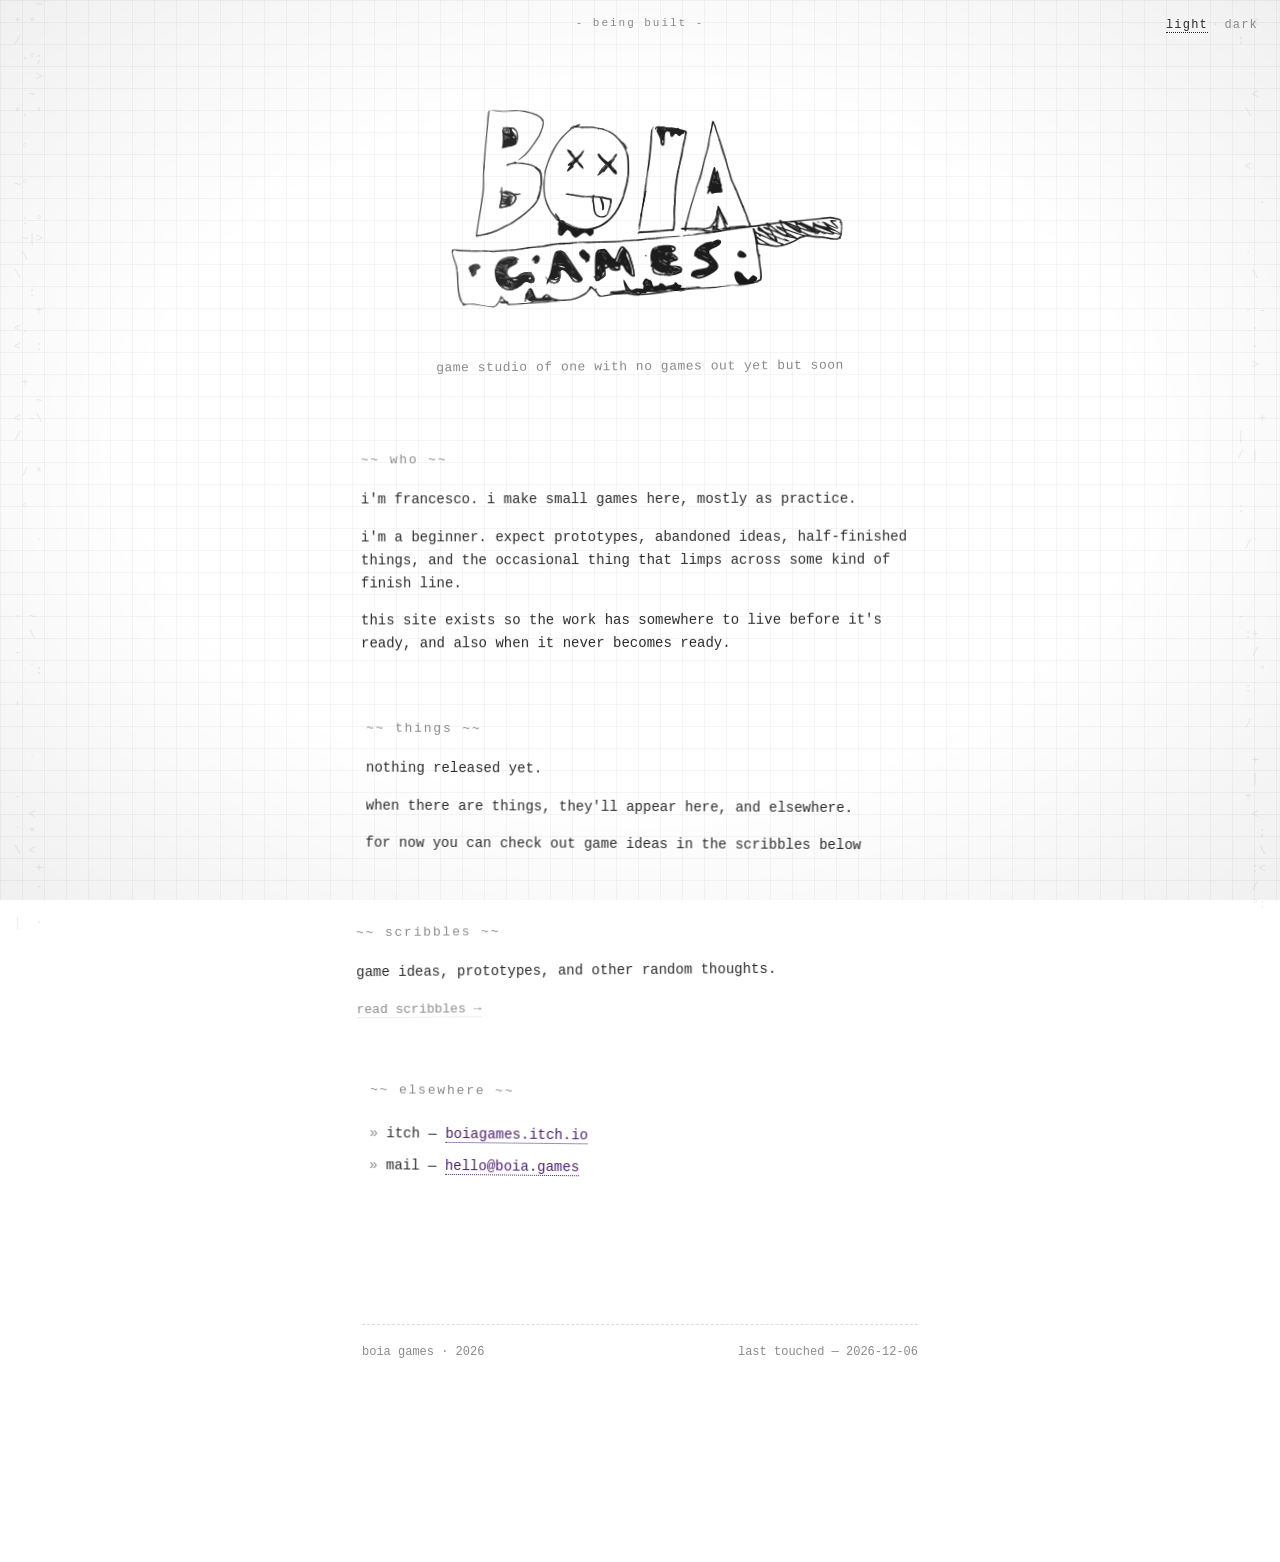
==== commit ea2d74aa: "added hivemike scribbles" ====
--- a/index.html
+++ b/index.html
@@ -42,6 +42,7 @@
       <h2>things</h2>
       <p>nothing released yet.</p>
       <p>when there are things, they'll appear here, and elsewhere.</p>
+      <p>for now you can check out game ideas in the scribbles below </p>
     </section>
 
     <section>
--- a/assets/styles.css
+++ b/assets/styles.css
@@ -468,8 +468,9 @@
 
     /* scribbles draw overlay */
     .draw-canvas {
-        position: fixed;
-        inset: 0;
+        position: absolute;
+        top: 0;
+        left: 0;
         z-index: 20;
         pointer-events: none;
         touch-action: none;
